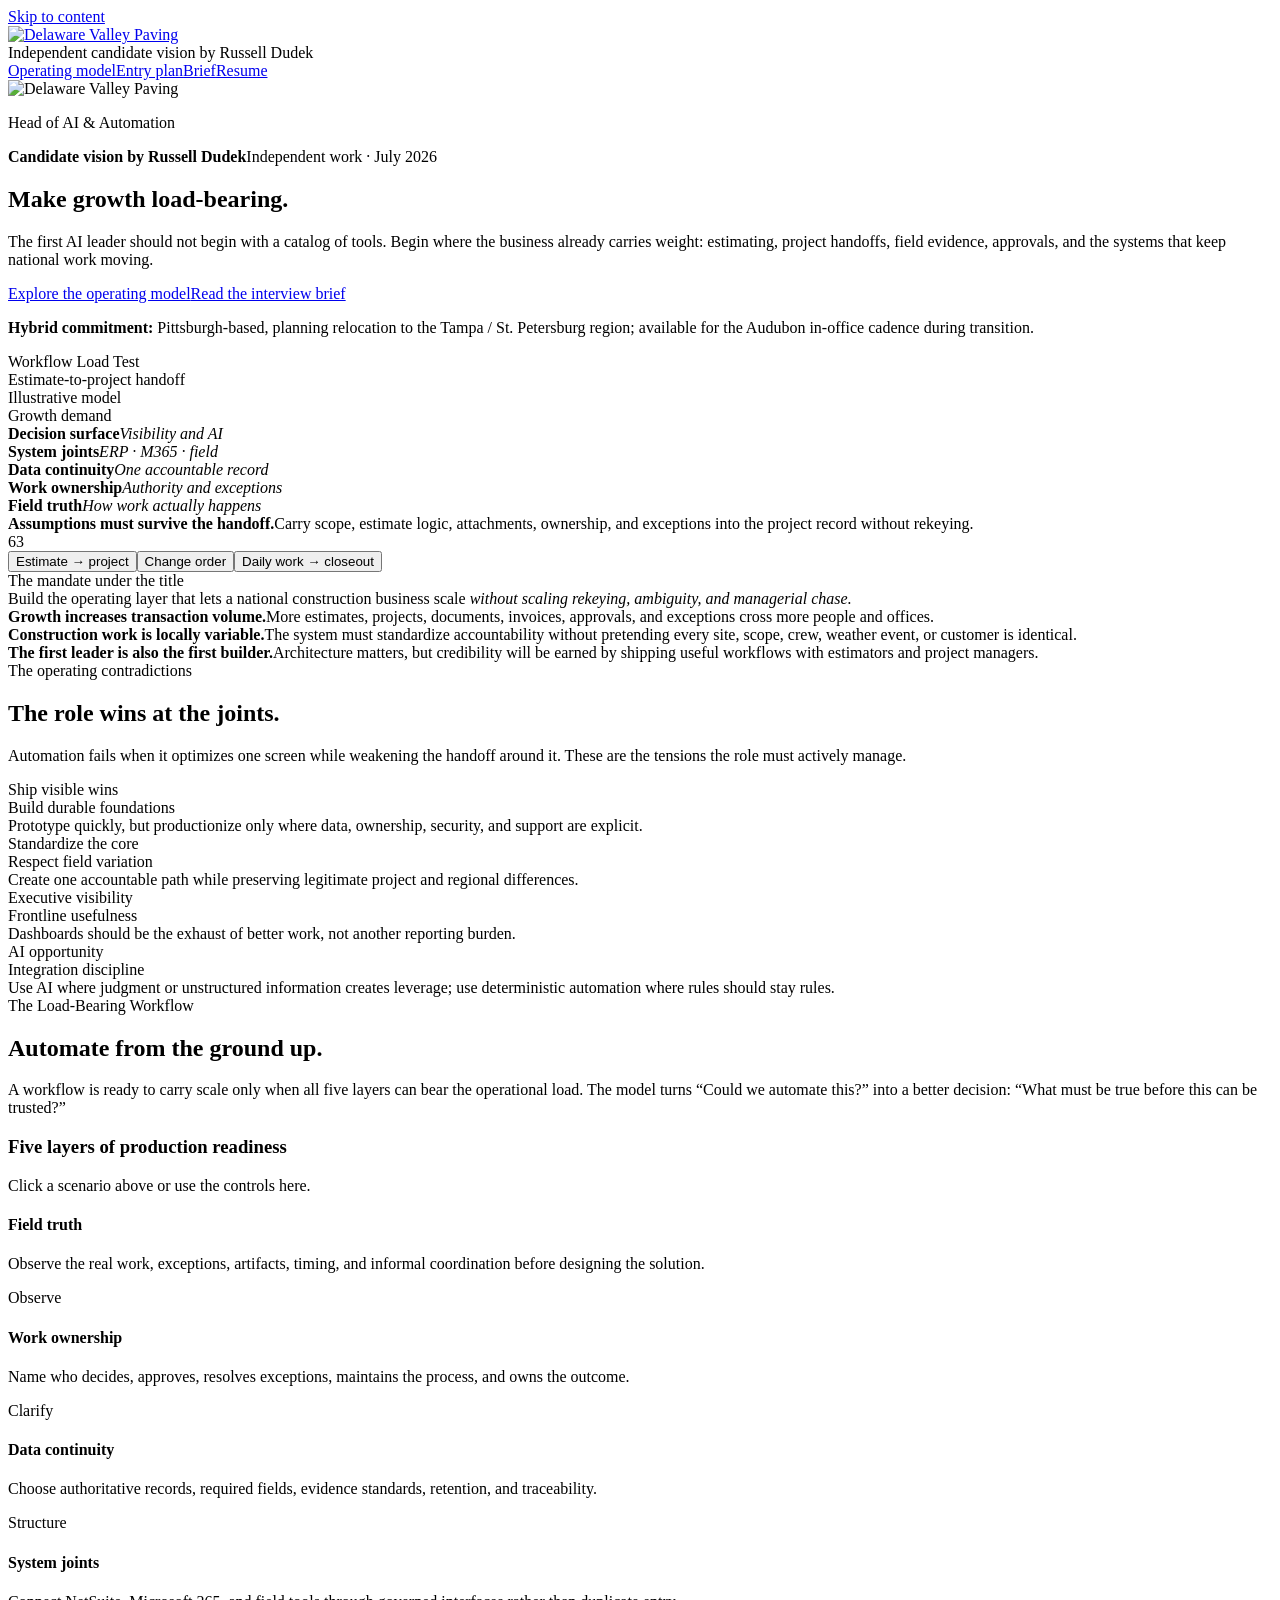
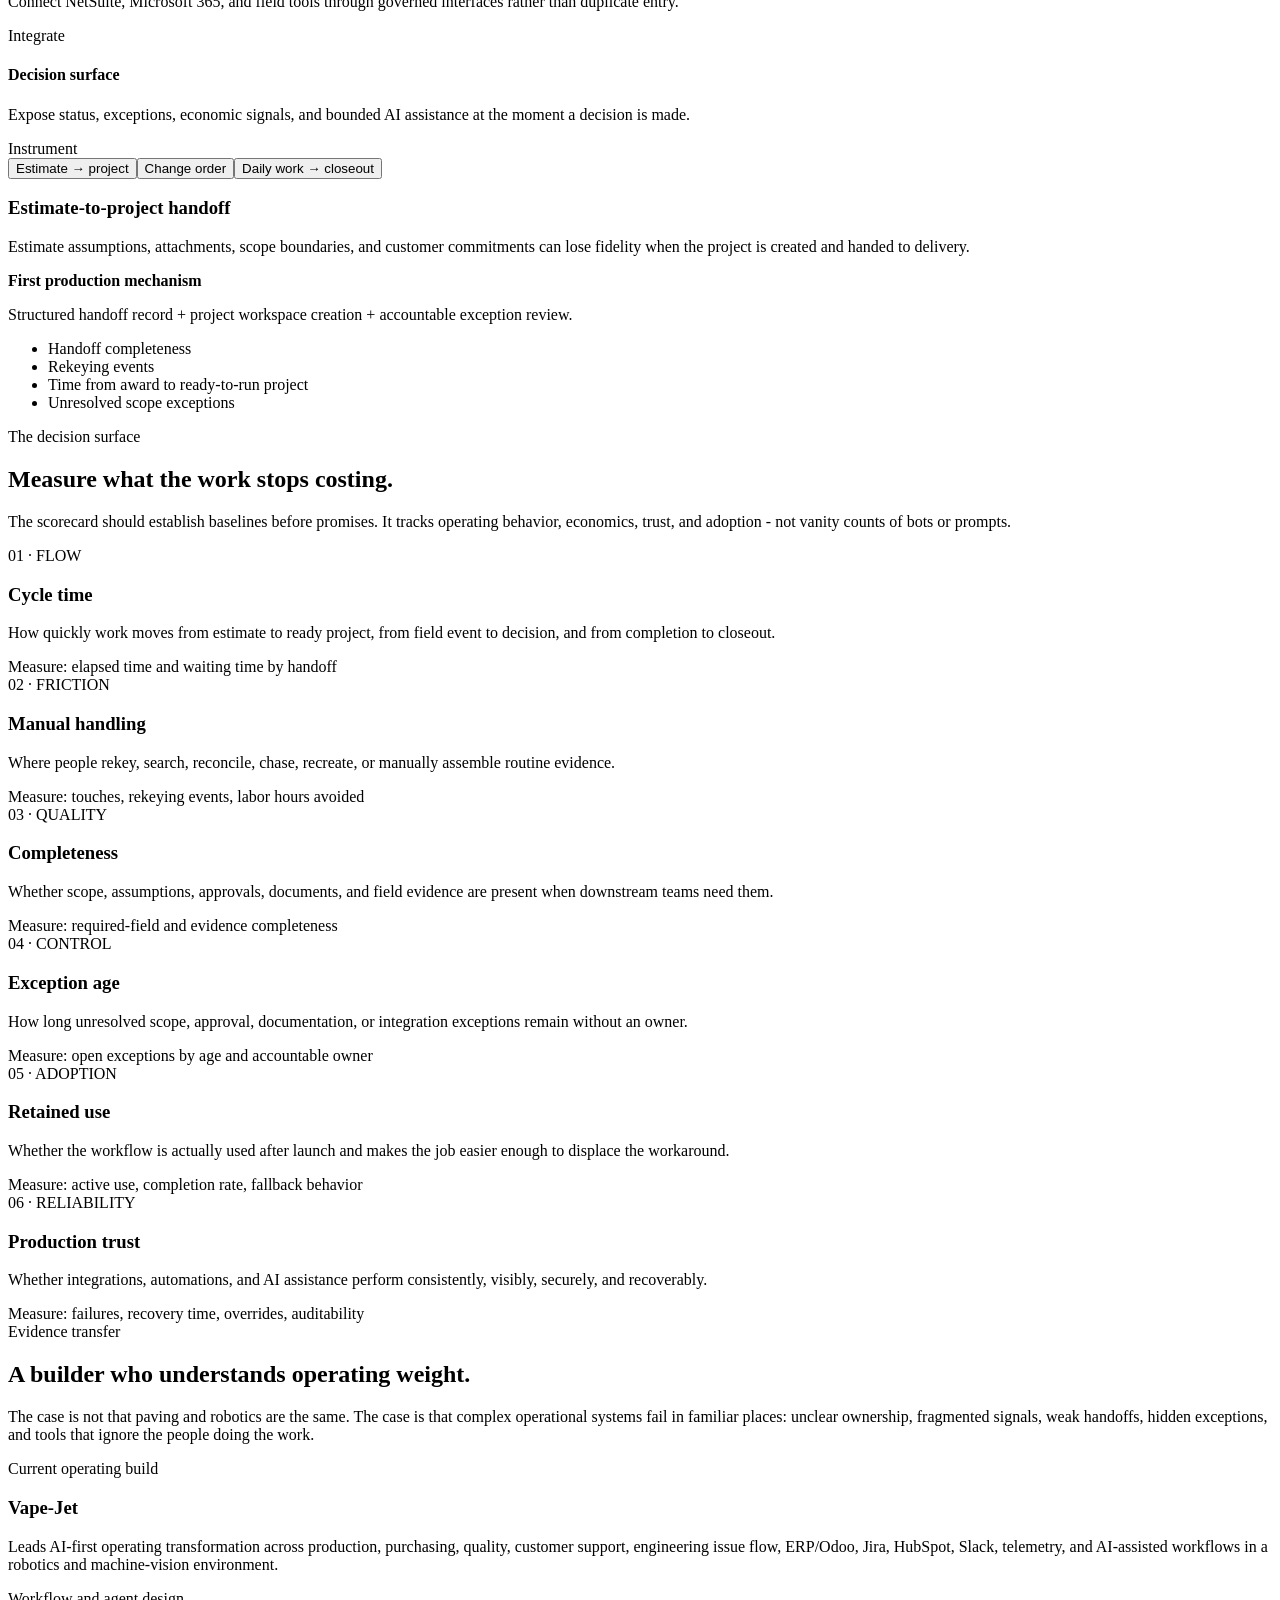
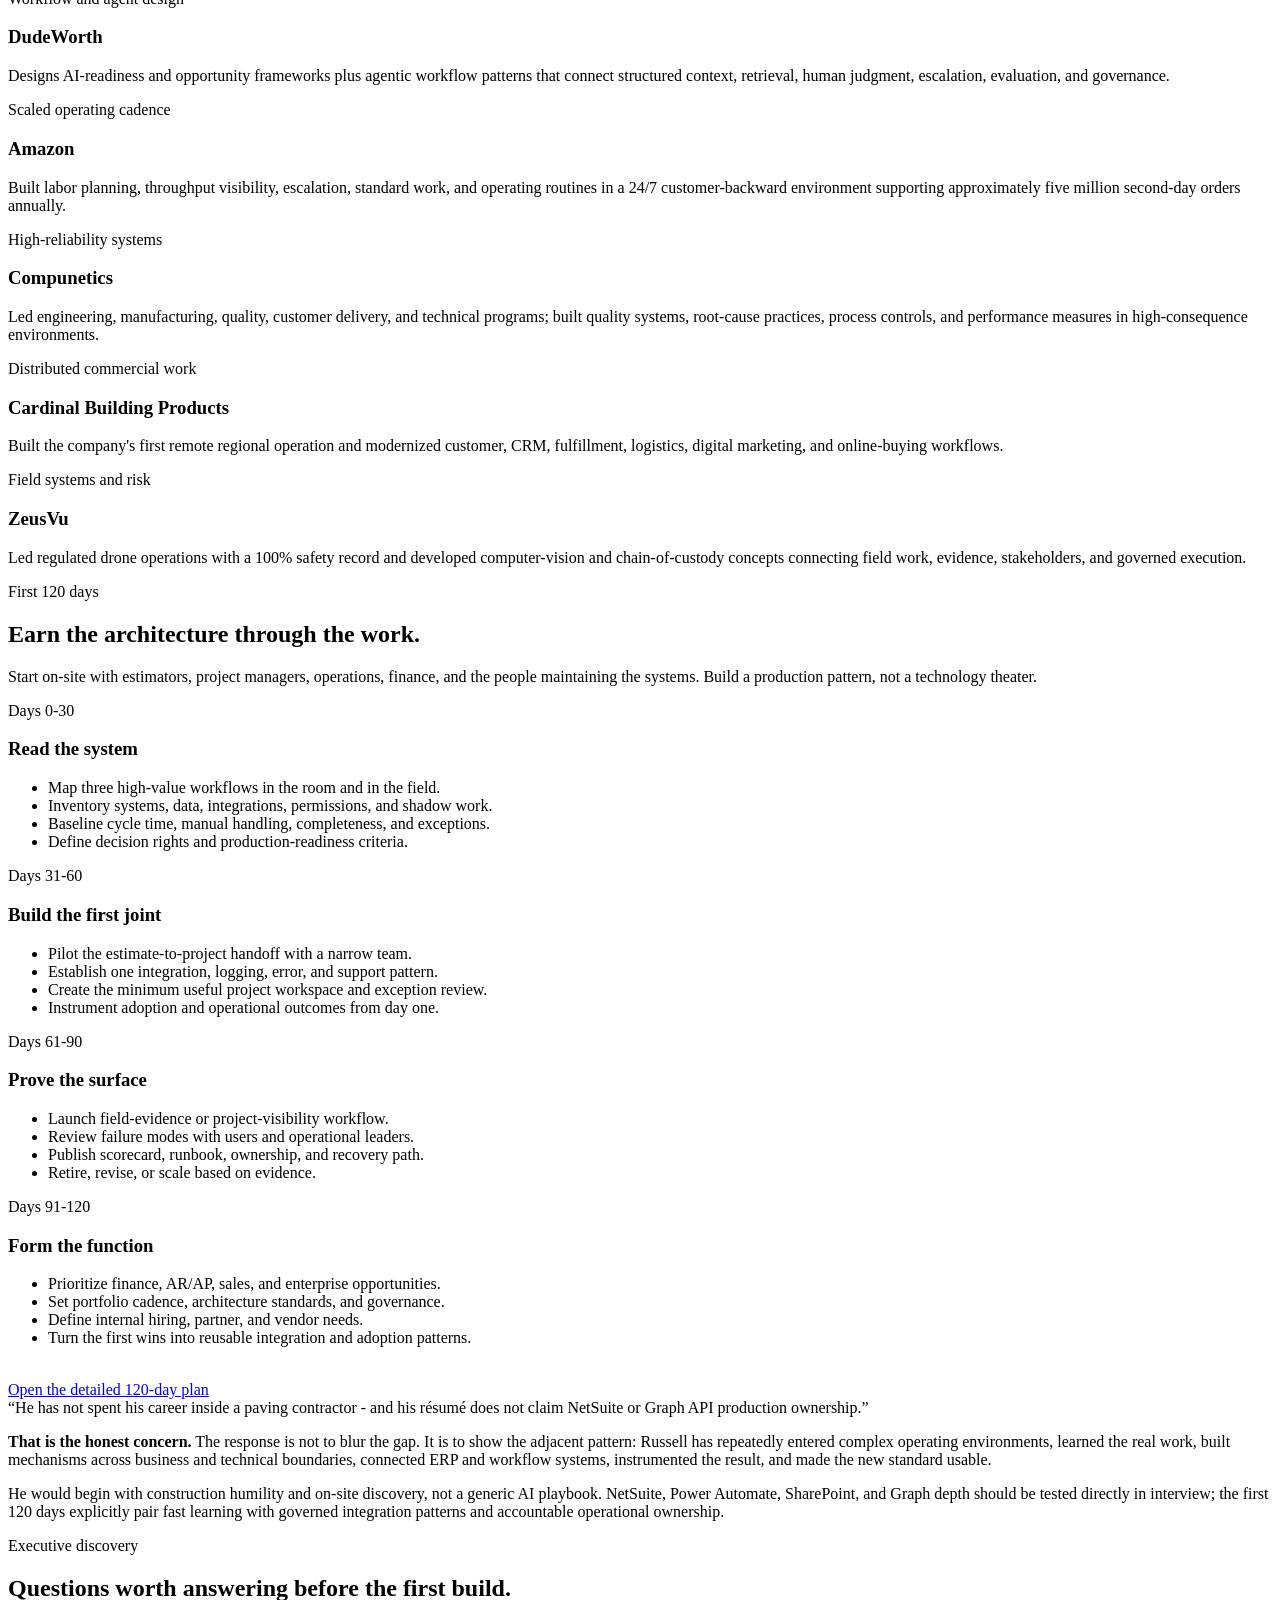
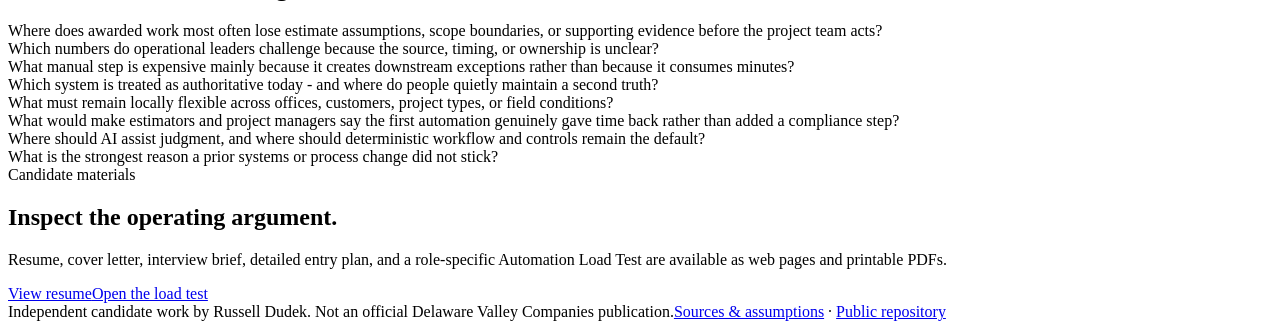
==== index.html @ adcff2a9 "Add candidate vision experience" ====
<!doctype html><html lang="en"><head><meta charset="utf-8"><meta name="viewport" content="width=device-width,initial-scale=1"><title>Russell Dudek | Head of AI &amp; Automation Candidate Vision</title><meta name="description" content="Independent candidate vision for Delaware Valley Companies' Head of AI & Automation role: a load-bearing operating layer for estimating, project delivery, field evidence, ERP, and Microsoft 365 workflows."><link rel="stylesheet" href="styles.css"><link rel="icon" href="assets/candidate-roadmark.svg" type="image/svg+xml"></head><body><a class="skip-link" href="#main">Skip to content</a><nav class="site-nav" aria-label="Primary"><div class="nav-inner"><a href="index.html"><img class="nav-logo" src="assets/brand/dvp-logo.png" alt="Delaware Valley Paving"></a><div class="nav-kicker">Independent candidate vision by Russell Dudek</div><div class="nav-links"><a href="index.html#model">Operating model</a><a href="120-day-plan.html">Entry plan</a><a href="interview-brief.html">Brief</a><a class="nav-cta" href="resume.html">Resume</a></div></div></nav><main id="main"><section class="hero"><div class="hero-grid"><div><div class="employer-lockup"><img src="assets/brand/dvp-logo.png" alt="Delaware Valley Paving"><div class="employer-lockup-text"><p class="eyebrow">Head of AI &amp; Automation</p><strong>Candidate vision by Russell Dudek</strong><span>Independent work · July 2026</span></div></div><h1>Make growth <span>load-bearing.</span></h1><p class="hero-lede">The first AI leader should not begin with a catalog of tools. Begin where the business already carries weight: estimating, project handoffs, field evidence, approvals, and the systems that keep national work moving.</p><div class="hero-actions"><a class="button primary" href="#model">Explore the operating model</a><a class="button secondary" href="interview-brief.html">Read the interview brief</a></div><p class="location-note"><b>Hybrid commitment:</b> Pittsburgh-based, planning relocation to the Tampa / St. Petersburg region; available for the Audubon in-office cadence during transition.</p></div><div class="load-rig" aria-label="Interactive load-bearing workflow visualization"><div class="rig-header"><div><div class="rig-title">Workflow Load Test</div><div class="rig-status" id="rigStatus">Estimate-to-project handoff</div></div><span class="rig-status">Illustrative model</span></div><div class="road-window"><span class="sky-label">Growth demand</span><div class="roller" aria-hidden="true"><span class="roller-cab"></span><span class="roller-body"></span><span class="roller-drum"></span><span class="roller-wheel"></span></div><div class="road-surface"></div><div class="lane-line"></div><div class="layer layer-1" data-layer="decision"><b>Decision surface</b><em>Visibility and AI</em><span class="health"></span></div><div class="layer layer-2" data-layer="system"><b>System joints</b><em>ERP · M365 · field</em><span class="health"></span></div><div class="layer layer-3" data-layer="data"><b>Data continuity</b><em>One accountable record</em><span class="health"></span></div><div class="layer layer-4" data-layer="owner"><b>Work ownership</b><em>Authority and exceptions</em><span class="health"></span></div><div class="layer layer-5" data-layer="truth"><b>Field truth</b><em>How work actually happens</em><span class="health"></span></div><span class="void v1"></span><span class="void v2"></span><span class="void v3"></span><span class="void v4"></span><div class="aggregate"></div></div><div class="rig-readout"><div><strong id="rigHeadline">Assumptions must survive the handoff.</strong><span id="rigDetail">Carry scope, estimate logic, attachments, ownership, and exceptions into the project record without rekeying.</span></div><div class="load-score" id="loadScore">63</div></div><div class="scenario-buttons" role="group" aria-label="Workflow scenarios"><button type="button" data-scenario="handoff" aria-pressed="true">Estimate → project</button><button type="button" data-scenario="change">Change order</button><button type="button" data-scenario="closeout">Daily work → closeout</button></div></div></div></section>
<section class="section blueprint" id="mandate"><div class="section-inner"><div class="section-label">The mandate under the title</div><div class="mandate-grid"><div class="mandate-statement">Build the operating layer that lets a national construction business scale <em>without scaling rekeying, ambiguity, and managerial chase.</em></div><div class="pressure-rail"><div class="pressure"><b>Growth increases transaction volume.</b><span>More estimates, projects, documents, invoices, approvals, and exceptions cross more people and offices.</span></div><div class="pressure"><b>Construction work is locally variable.</b><span>The system must standardize accountability without pretending every site, scope, crew, weather event, or customer is identical.</span></div><div class="pressure"><b>The first leader is also the first builder.</b><span>Architecture matters, but credibility will be earned by shipping useful workflows with estimators and project managers.</span></div></div></div></div></section>
<section class="section dark"><div class="section-inner"><div class="section-intro"><div class="section-label">The operating contradictions</div><h2>The role wins at the joints.</h2><p>Automation fails when it optimizes one screen while weakening the handoff around it. These are the tensions the role must actively manage.</p></div><div class="tension-field"><div class="tension"><div class="tension-side">Ship visible wins</div><div class="tension-joint"></div><div class="tension-side">Build durable foundations</div><div class="tension-note">Prototype quickly, but productionize only where data, ownership, security, and support are explicit.</div></div><div class="tension"><div class="tension-side">Standardize the core</div><div class="tension-joint"></div><div class="tension-side">Respect field variation</div><div class="tension-note">Create one accountable path while preserving legitimate project and regional differences.</div></div><div class="tension"><div class="tension-side">Executive visibility</div><div class="tension-joint"></div><div class="tension-side">Frontline usefulness</div><div class="tension-note">Dashboards should be the exhaust of better work, not another reporting burden.</div></div><div class="tension"><div class="tension-side">AI opportunity</div><div class="tension-joint"></div><div class="tension-side">Integration discipline</div><div class="tension-note">Use AI where judgment or unstructured information creates leverage; use deterministic automation where rules should stay rules.</div></div></div></div></section>
<section class="section" id="model"><div class="section-inner"><div class="section-intro"><div class="section-label">The Load-Bearing Workflow</div><h2>Automate from the ground up.</h2><p>A workflow is ready to carry scale only when all five layers can bear the operational load. The model turns “Could we automate this?” into a better decision: “What must be true before this can be trusted?”</p></div><div class="system-shell"><div class="layer-stack" id="layerStack"><div class="stack-head"><h3>Five layers of production readiness</h3><span>Click a scenario above or use the controls here.</span></div><div class="stack-layer" data-index="01" data-layer-card="truth"><div><h4>Field truth</h4><p>Observe the real work, exceptions, artifacts, timing, and informal coordination before designing the solution.</p></div><span class="layer-decision">Observe</span></div><div class="stack-layer" data-index="02" data-layer-card="owner"><div><h4>Work ownership</h4><p>Name who decides, approves, resolves exceptions, maintains the process, and owns the outcome.</p></div><span class="layer-decision">Clarify</span></div><div class="stack-layer" data-index="03" data-layer-card="data"><div><h4>Data continuity</h4><p>Choose authoritative records, required fields, evidence standards, retention, and traceability.</p></div><span class="layer-decision">Structure</span></div><div class="stack-layer" data-index="04" data-layer-card="system"><div><h4>System joints</h4><p>Connect NetSuite, Microsoft 365, and field tools through governed interfaces rather than duplicate entry.</p></div><span class="layer-decision">Integrate</span></div><div class="stack-layer" data-index="05" data-layer-card="decision"><div><h4>Decision surface</h4><p>Expose status, exceptions, economic signals, and bounded AI assistance at the moment a decision is made.</p></div><span class="layer-decision">Instrument</span></div></div><aside class="scenario-panel"><div class="scenario-buttons" role="group" aria-label="Operating model scenario"><button type="button" data-scenario="handoff" aria-pressed="true">Estimate → project</button><button type="button" data-scenario="change">Change order</button><button type="button" data-scenario="closeout">Daily work → closeout</button></div><h3 id="scenarioTitle">Estimate-to-project handoff</h3><p class="scenario-problem" id="scenarioProblem">Estimate assumptions, attachments, scope boundaries, and customer commitments can lose fidelity when the project is created and handed to delivery.</p><div class="scenario-route"><strong>First production mechanism</strong><p id="scenarioMechanism">Structured handoff record + project workspace creation + accountable exception review.</p></div><ul class="scenario-metrics" id="scenarioMetrics"><li>Handoff completeness</li><li>Rekeying events</li><li>Time from award to ready-to-run project</li><li>Unresolved scope exceptions</li></ul></aside></div></div></section>
<section class="section blueprint"><div class="section-inner"><div class="section-intro"><div class="section-label">The decision surface</div><h2>Measure what the work stops costing.</h2><p>The scorecard should establish baselines before promises. It tracks operating behavior, economics, trust, and adoption - not vanity counts of bots or prompts.</p></div><div class="scorecard"><div class="metric"><span class="metric-no">01 · FLOW</span><h3>Cycle time</h3><p>How quickly work moves from estimate to ready project, from field event to decision, and from completion to closeout.</p><span class="measure">Measure: elapsed time and waiting time by handoff</span></div><div class="metric"><span class="metric-no">02 · FRICTION</span><h3>Manual handling</h3><p>Where people rekey, search, reconcile, chase, recreate, or manually assemble routine evidence.</p><span class="measure">Measure: touches, rekeying events, labor hours avoided</span></div><div class="metric"><span class="metric-no">03 · QUALITY</span><h3>Completeness</h3><p>Whether scope, assumptions, approvals, documents, and field evidence are present when downstream teams need them.</p><span class="measure">Measure: required-field and evidence completeness</span></div><div class="metric"><span class="metric-no">04 · CONTROL</span><h3>Exception age</h3><p>How long unresolved scope, approval, documentation, or integration exceptions remain without an owner.</p><span class="measure">Measure: open exceptions by age and accountable owner</span></div><div class="metric"><span class="metric-no">05 · ADOPTION</span><h3>Retained use</h3><p>Whether the workflow is actually used after launch and makes the job easier enough to displace the workaround.</p><span class="measure">Measure: active use, completion rate, fallback behavior</span></div><div class="metric"><span class="metric-no">06 · RELIABILITY</span><h3>Production trust</h3><p>Whether integrations, automations, and AI assistance perform consistently, visibly, securely, and recoverably.</p><span class="measure">Measure: failures, recovery time, overrides, auditability</span></div></div></div></section>
<section class="section dark"><div class="section-inner"><div class="section-intro"><div class="section-label">Evidence transfer</div><h2>A builder who understands operating weight.</h2><p>The case is not that paving and robotics are the same. The case is that complex operational systems fail in familiar places: unclear ownership, fragmented signals, weak handoffs, hidden exceptions, and tools that ignore the people doing the work.</p></div><div class="evidence-road"><div class="evidence-item"><div class="proof-tag">Current operating build</div><h3>Vape-Jet</h3><p>Leads AI-first operating transformation across production, purchasing, quality, customer support, engineering issue flow, ERP/Odoo, Jira, HubSpot, Slack, telemetry, and AI-assisted workflows in a robotics and machine-vision environment.</p></div><div class="evidence-item"><div class="proof-tag">Workflow and agent design</div><h3>DudeWorth</h3><p>Designs AI-readiness and opportunity frameworks plus agentic workflow patterns that connect structured context, retrieval, human judgment, escalation, evaluation, and governance.</p></div><div class="evidence-item"><div class="proof-tag">Scaled operating cadence</div><h3>Amazon</h3><p>Built labor planning, throughput visibility, escalation, standard work, and operating routines in a 24/7 customer-backward environment supporting approximately five million second-day orders annually.</p></div><div class="evidence-item"><div class="proof-tag">High-reliability systems</div><h3>Compunetics</h3><p>Led engineering, manufacturing, quality, customer delivery, and technical programs; built quality systems, root-cause practices, process controls, and performance measures in high-consequence environments.</p></div><div class="evidence-item"><div class="proof-tag">Distributed commercial work</div><h3>Cardinal Building Products</h3><p>Built the company's first remote regional operation and modernized customer, CRM, fulfillment, logistics, digital marketing, and online-buying workflows.</p></div><div class="evidence-item"><div class="proof-tag">Field systems and risk</div><h3>ZeusVu</h3><p>Led regulated drone operations with a 100% safety record and developed computer-vision and chain-of-custody concepts connecting field work, evidence, stakeholders, and governed execution.</p></div></div></div></section>
<section class="section" id="plan"><div class="section-inner"><div class="section-intro"><div class="section-label">First 120 days</div><h2>Earn the architecture through the work.</h2><p>Start on-site with estimators, project managers, operations, finance, and the people maintaining the systems. Build a production pattern, not a technology theater.</p></div><div class="timeline"><div class="phase"><span class="days">Days 0-30</span><h3>Read the system</h3><ul><li>Map three high-value workflows in the room and in the field.</li><li>Inventory systems, data, integrations, permissions, and shadow work.</li><li>Baseline cycle time, manual handling, completeness, and exceptions.</li><li>Define decision rights and production-readiness criteria.</li></ul></div><div class="phase"><span class="days">Days 31-60</span><h3>Build the first joint</h3><ul><li>Pilot the estimate-to-project handoff with a narrow team.</li><li>Establish one integration, logging, error, and support pattern.</li><li>Create the minimum useful project workspace and exception review.</li><li>Instrument adoption and operational outcomes from day one.</li></ul></div><div class="phase"><span class="days">Days 61-90</span><h3>Prove the surface</h3><ul><li>Launch field-evidence or project-visibility workflow.</li><li>Review failure modes with users and operational leaders.</li><li>Publish scorecard, runbook, ownership, and recovery path.</li><li>Retire, revise, or scale based on evidence.</li></ul></div><div class="phase"><span class="days">Days 91-120</span><h3>Form the function</h3><ul><li>Prioritize finance, AR/AP, sales, and enterprise opportunities.</li><li>Set portfolio cadence, architecture standards, and governance.</li><li>Define internal hiring, partner, and vendor needs.</li><li>Turn the first wins into reusable integration and adoption patterns.</li></ul></div></div><div style="margin-top:34px"><a class="button dark" href="120-day-plan.html">Open the detailed 120-day plan</a></div></div></section>
<section class="section dark"><div class="section-inner"><div class="objection"><div class="objection-q">“He has not spent his career inside a paving contractor - and his résumé does not claim NetSuite or Graph API production ownership.”</div><div class="objection-a"><p><strong>That is the honest concern.</strong> The response is not to blur the gap. It is to show the adjacent pattern: Russell has repeatedly entered complex operating environments, learned the real work, built mechanisms across business and technical boundaries, connected ERP and workflow systems, instrumented the result, and made the new standard usable.</p><p>He would begin with construction humility and on-site discovery, not a generic AI playbook. NetSuite, Power Automate, SharePoint, and Graph depth should be tested directly in interview; the first 120 days explicitly pair fast learning with governed integration patterns and accountable operational ownership.</p></div></div></div></section>
<section class="section blueprint"><div class="section-inner"><div class="section-intro"><div class="section-label">Executive discovery</div><h2>Questions worth answering before the first build.</h2></div><div class="question-roadmap"><div class="exec-question">Where does awarded work most often lose estimate assumptions, scope boundaries, or supporting evidence before the project team acts?</div><div class="exec-question">Which numbers do operational leaders challenge because the source, timing, or ownership is unclear?</div><div class="exec-question">What manual step is expensive mainly because it creates downstream exceptions rather than because it consumes minutes?</div><div class="exec-question">Which system is treated as authoritative today - and where do people quietly maintain a second truth?</div><div class="exec-question">What must remain locally flexible across offices, customers, project types, or field conditions?</div><div class="exec-question">What would make estimators and project managers say the first automation genuinely gave time back rather than added a compliance step?</div><div class="exec-question">Where should AI assist judgment, and where should deterministic workflow and controls remain the default?</div><div class="exec-question">What is the strongest reason a prior systems or process change did not stick?</div></div></div></section>
<section class="section red"><div class="section-inner final-cta"><div><div class="section-label">Candidate materials</div><h2>Inspect the operating argument.</h2><p>Resume, cover letter, interview brief, detailed entry plan, and a role-specific Automation Load Test are available as web pages and printable PDFs.</p></div><div class="hero-actions"><a class="button light" href="resume.html">View resume</a><a class="button secondary" href="automation-load-test.html">Open the load test</a></div></div></section></main><footer class="footer"><div class="footer-inner"><span>Independent candidate work by Russell Dudek. Not an official Delaware Valley Companies publication.</span><span><a href="sources.html">Sources &amp; assumptions</a> · <a href="https://github.com/russelldudek/delawarepaving">Public repository</a></span></div></footer><script src="app.js"></script></body></html>
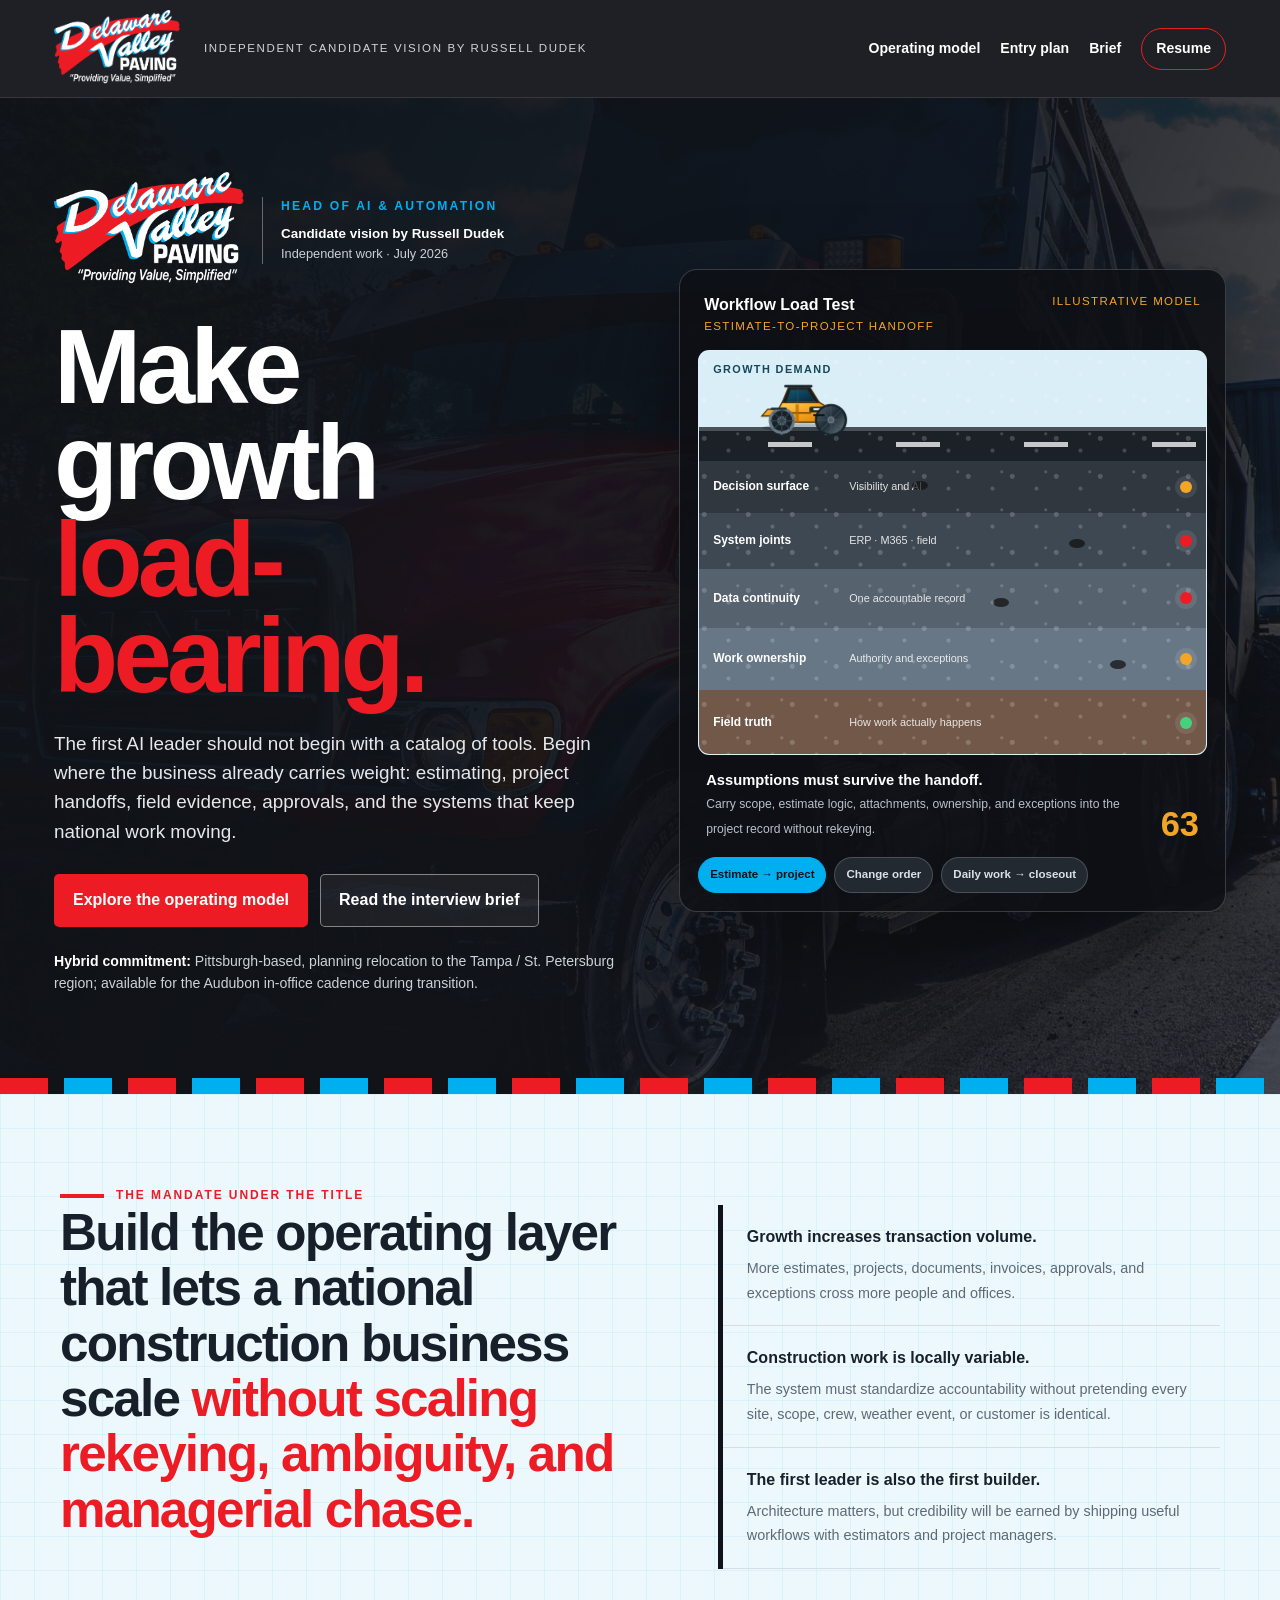
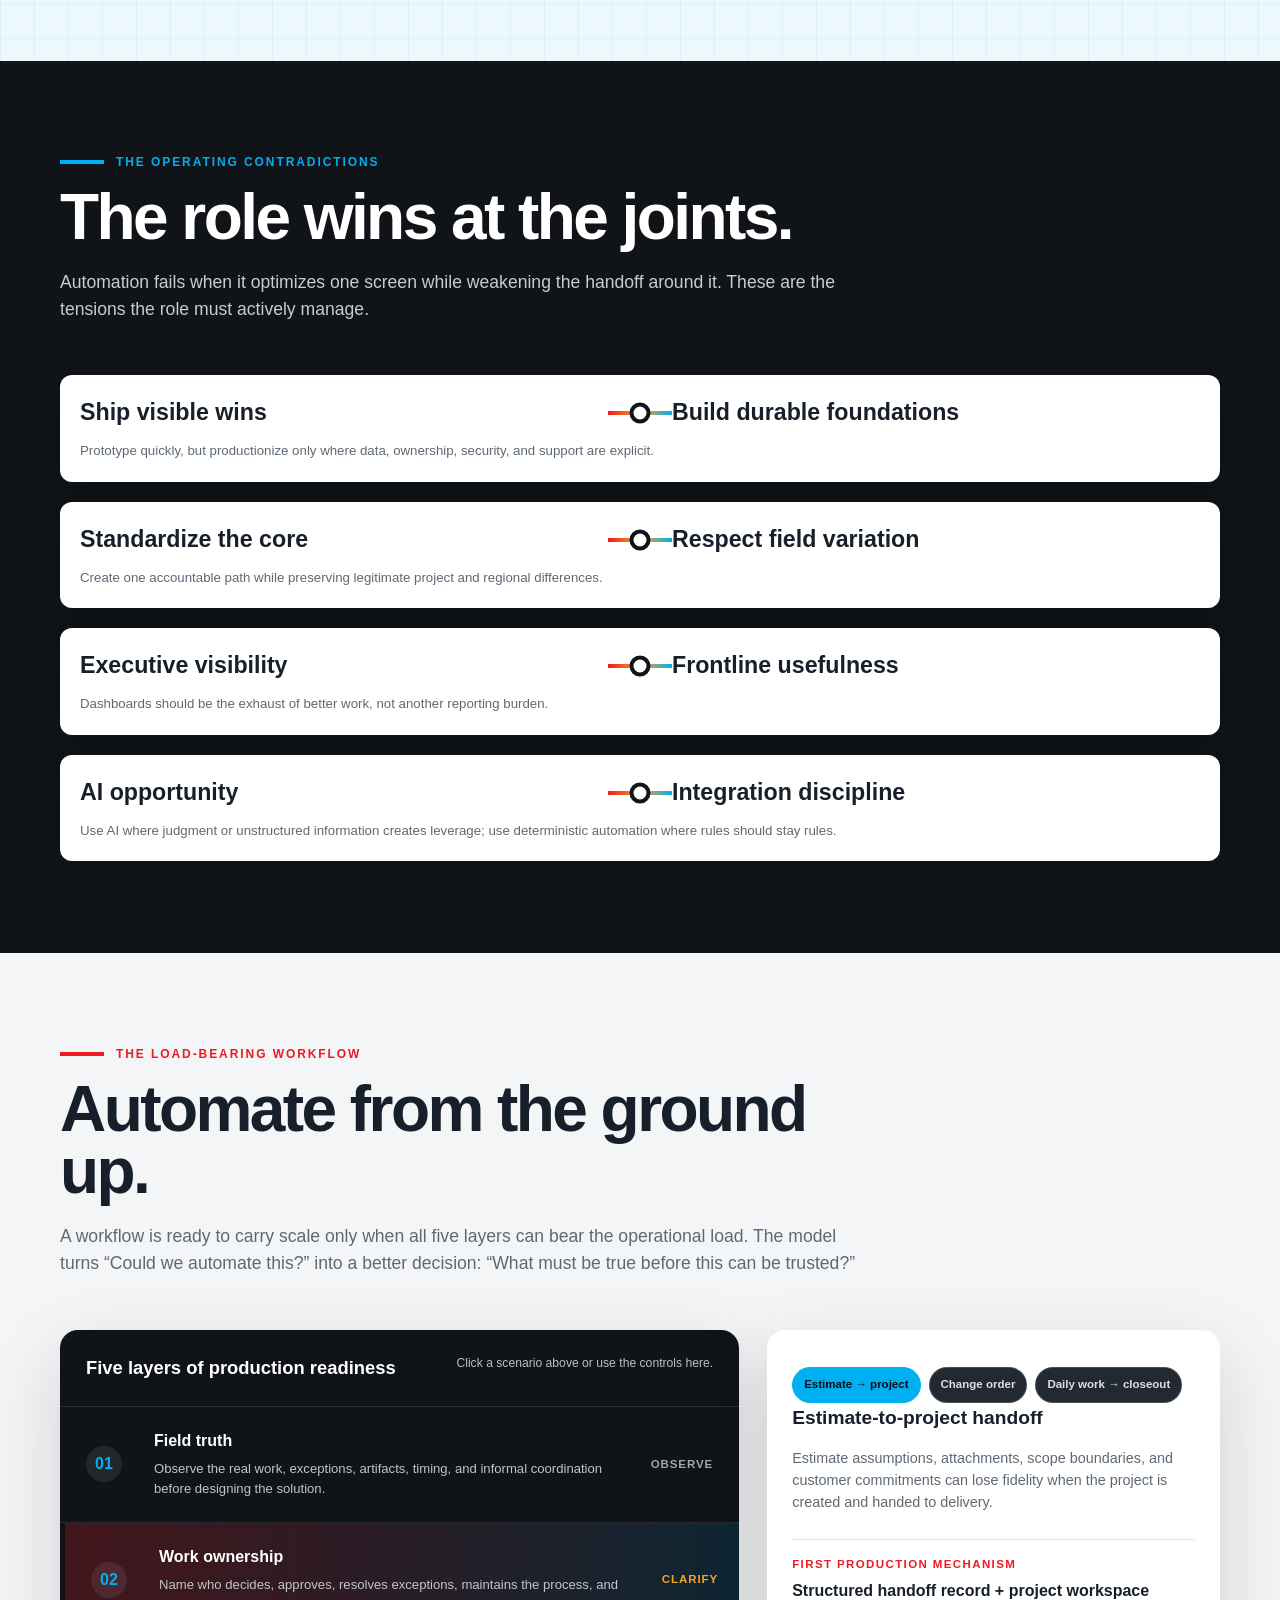
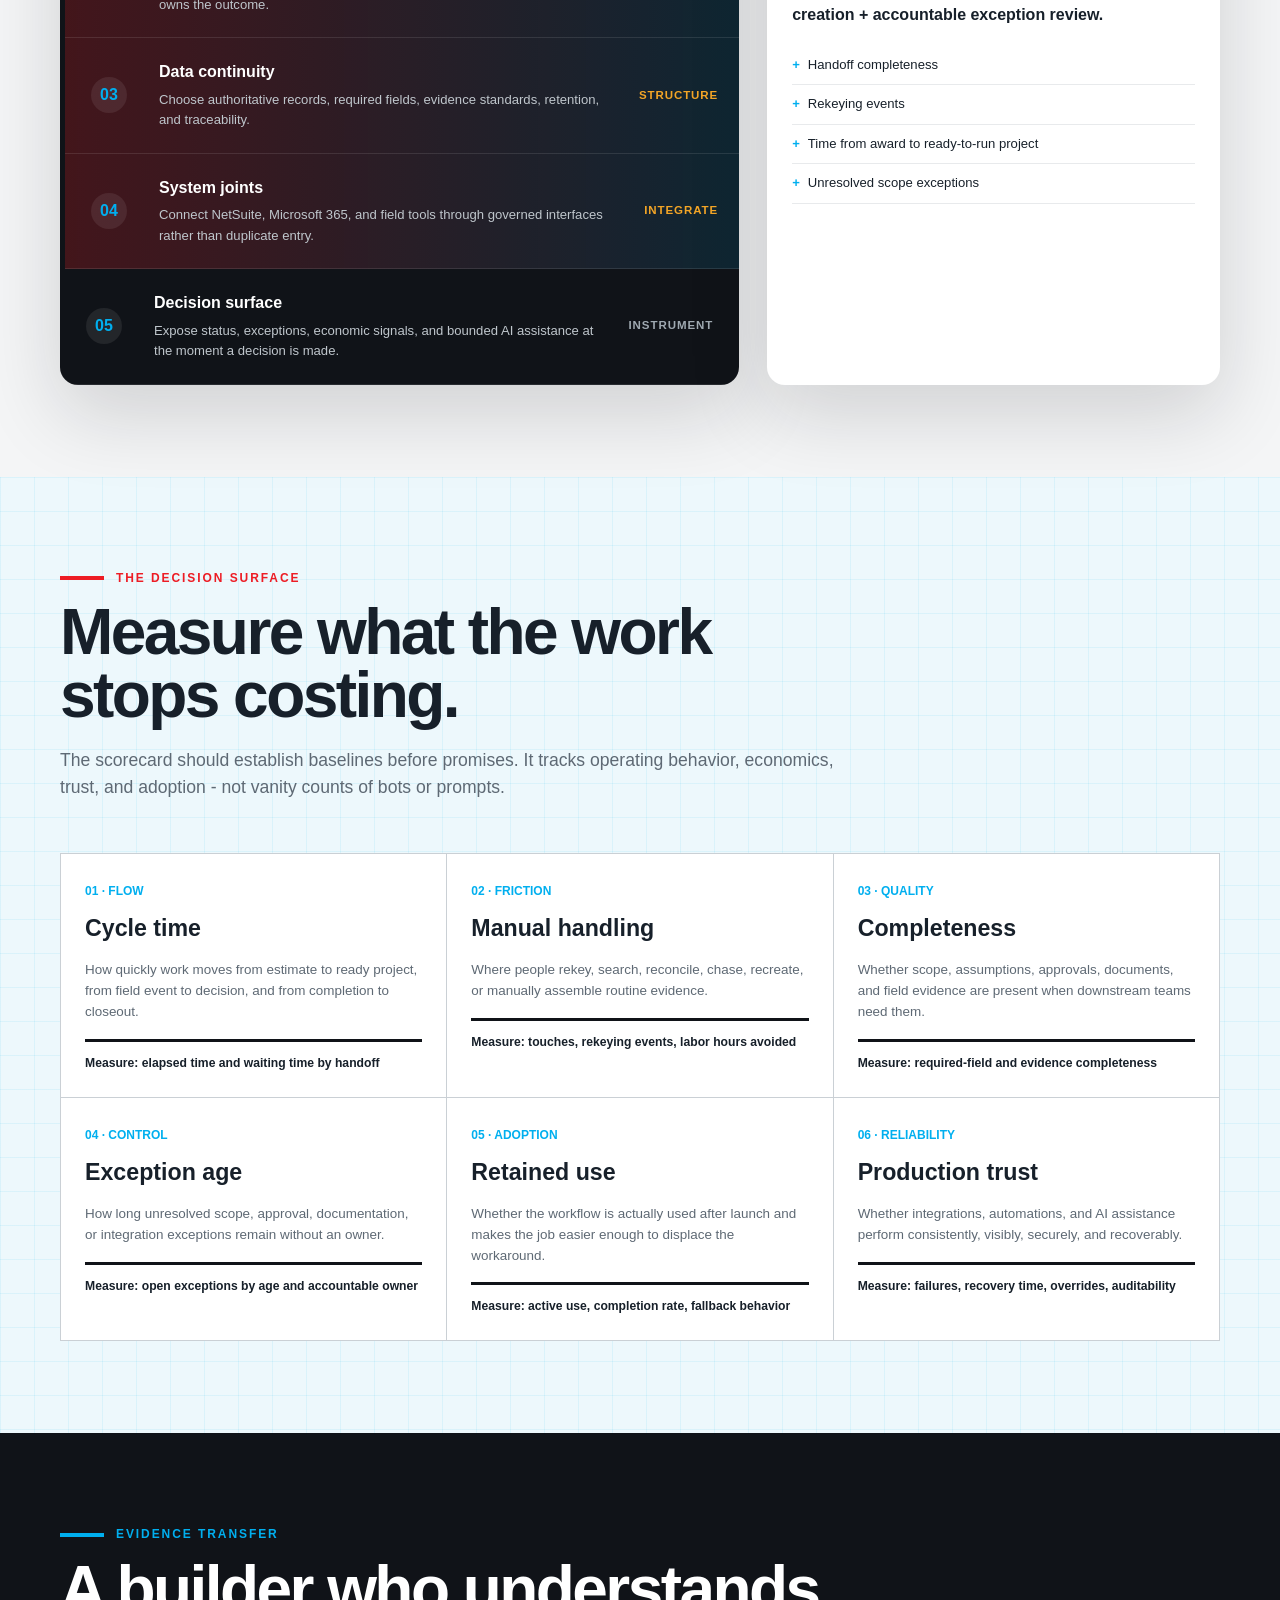
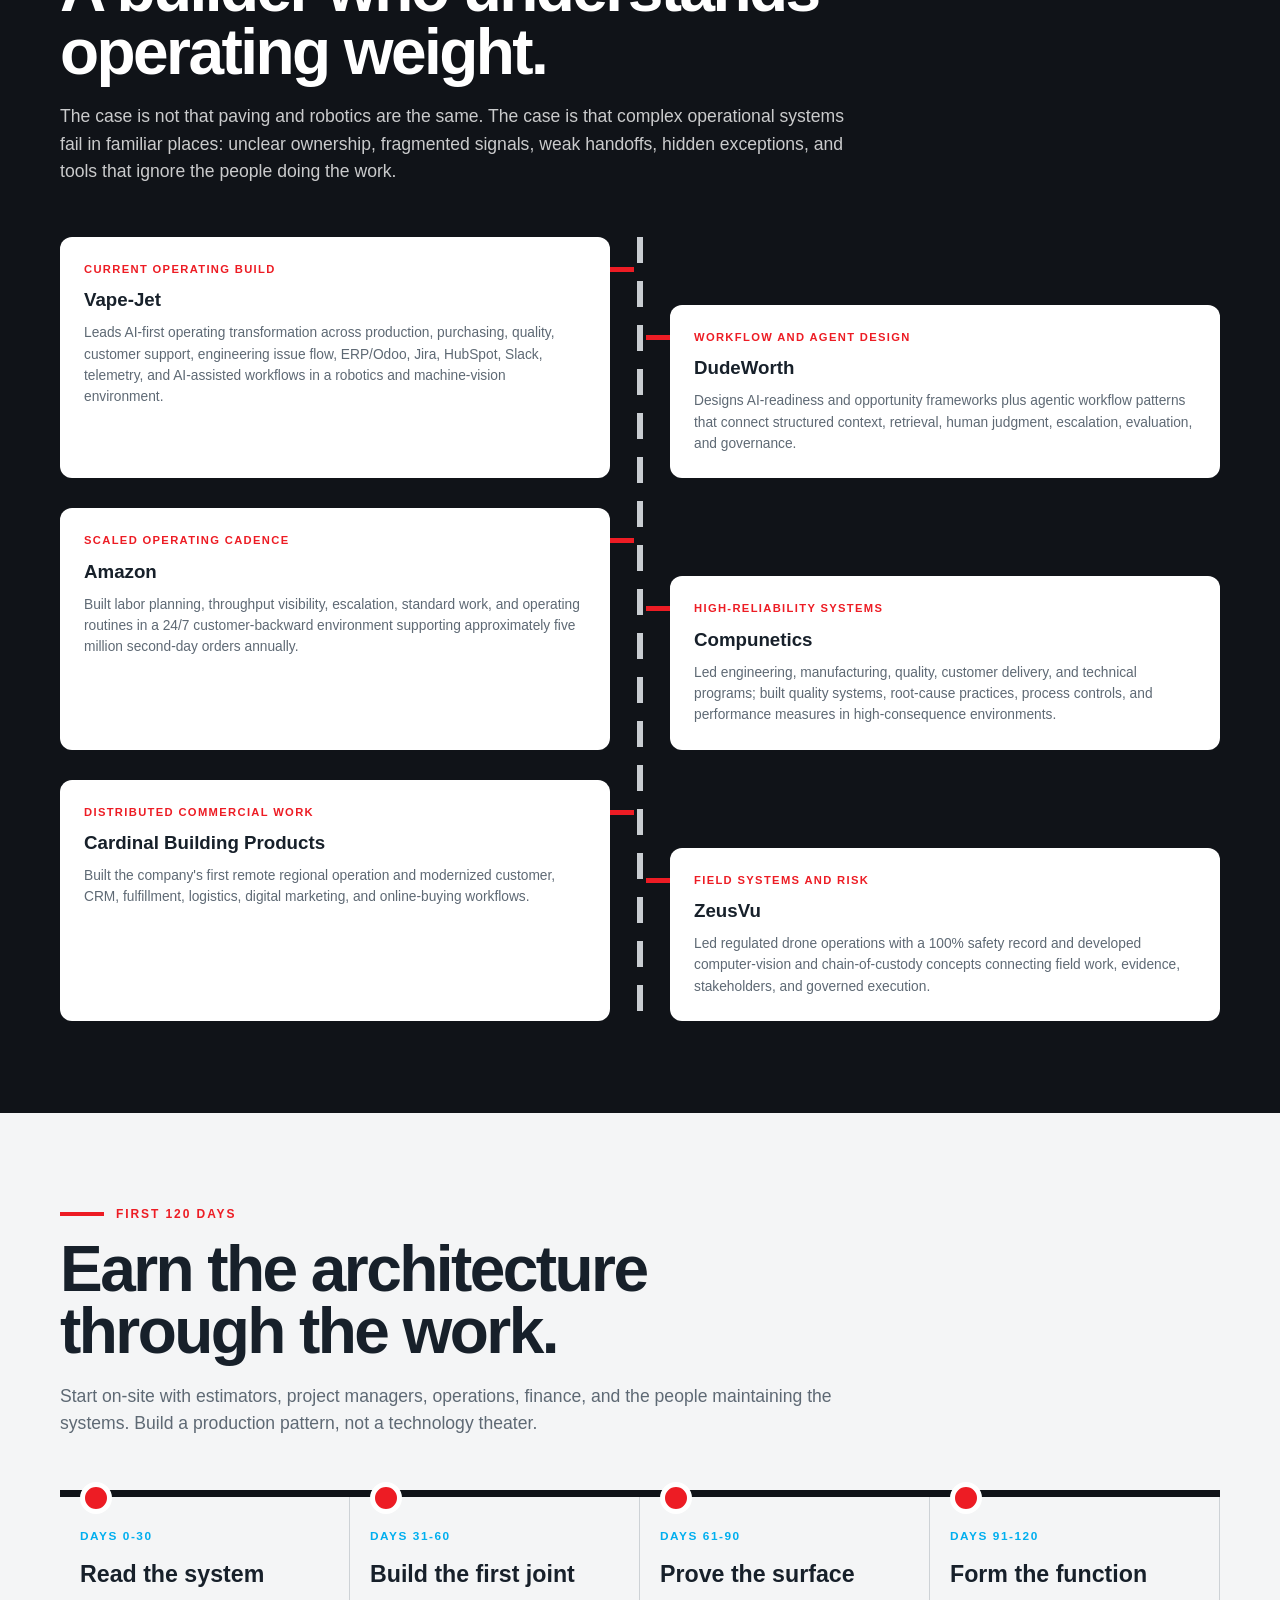
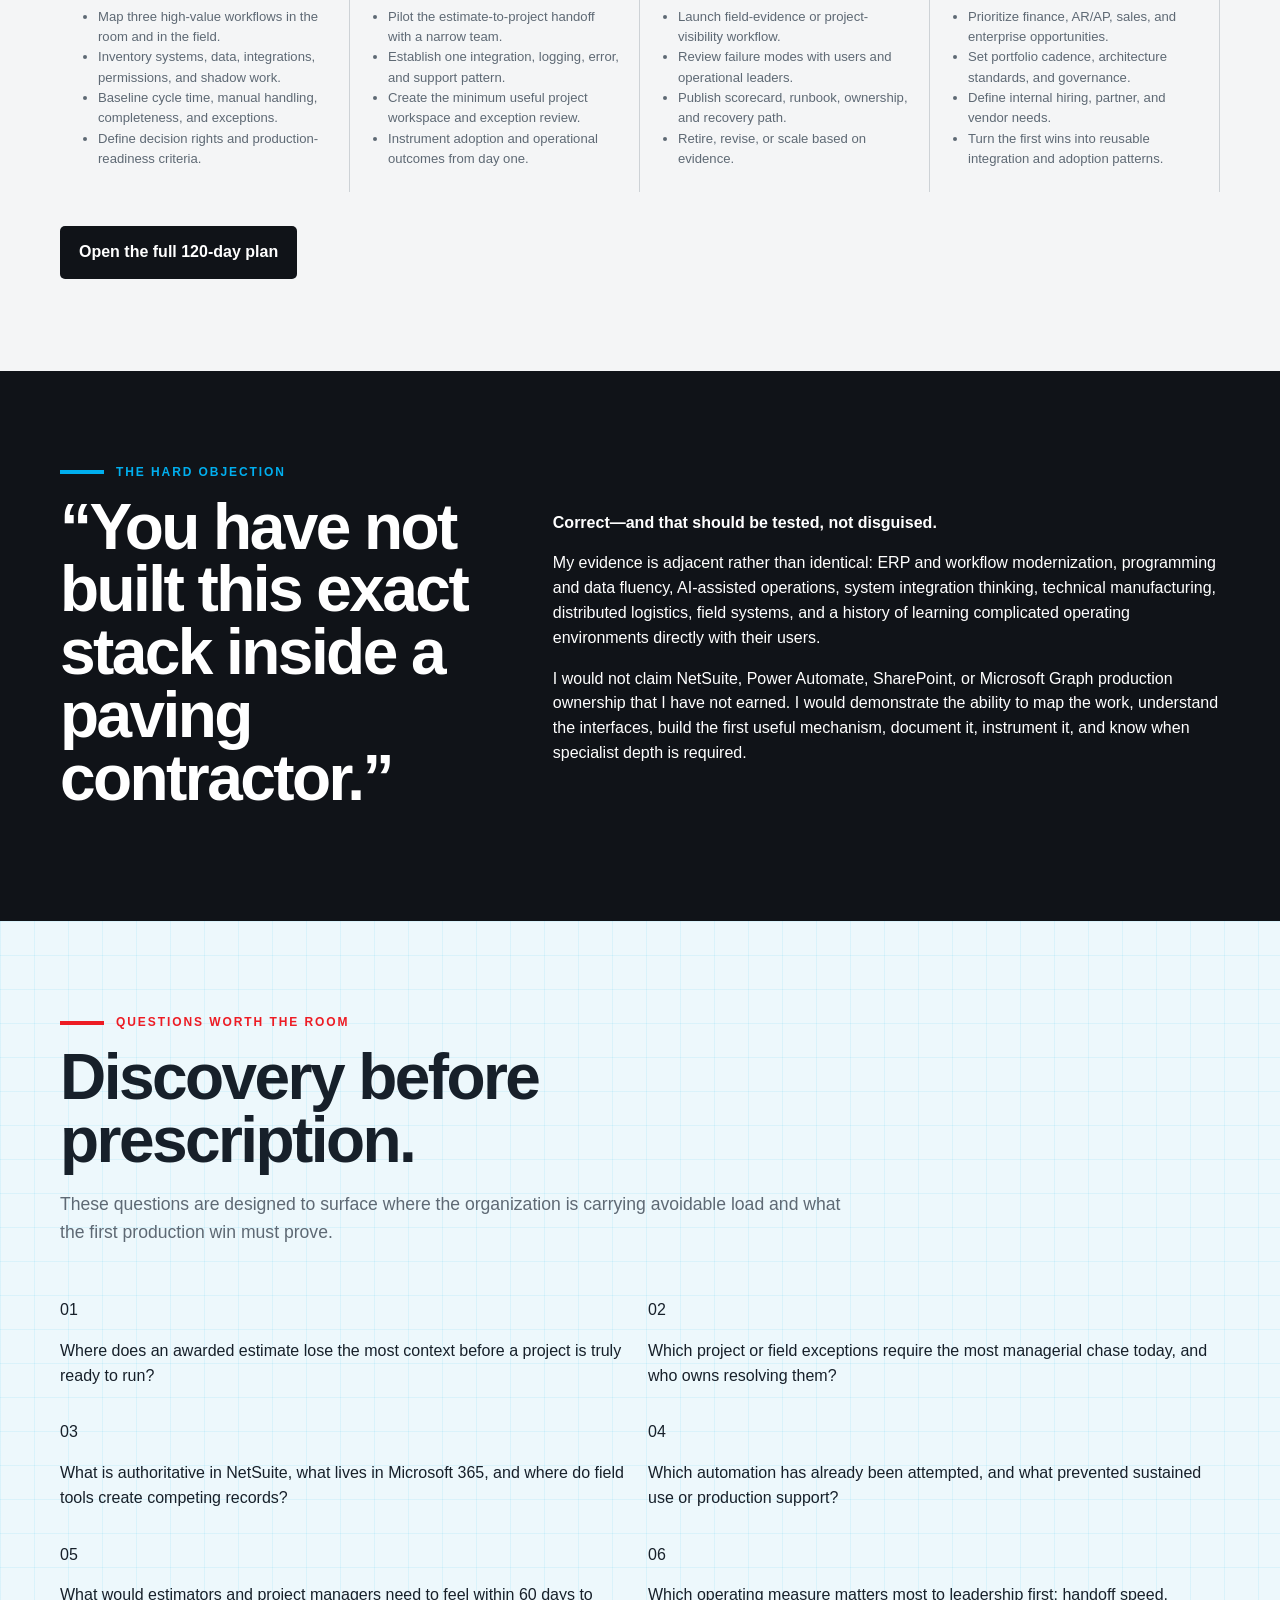
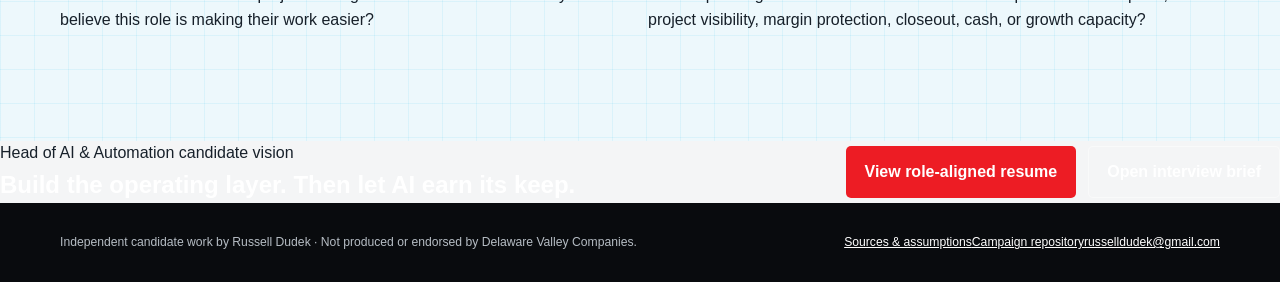
==== commit 15426c1b: "Replace workflow roller with approved artwork" ====
--- a/index.html
+++ b/index.html
@@ -1,10 +1,10 @@
-<!doctype html><html lang="en"><head><meta charset="utf-8"><meta name="viewport" content="width=device-width,initial-scale=1"><title>Russell Dudek | Head of AI &amp; Automation Candidate Vision</title><meta name="description" content="Independent candidate vision for Delaware Valley Companies' Head of AI & Automation role: a load-bearing operating layer for estimating, project delivery, field evidence, ERP, and Microsoft 365 workflows."><link rel="stylesheet" href="styles.css"><link rel="icon" href="assets/candidate-roadmark.svg" type="image/svg+xml"></head><body><a class="skip-link" href="#main">Skip to content</a><nav class="site-nav" aria-label="Primary"><div class="nav-inner"><a href="index.html"><img class="nav-logo" src="assets/brand/dvp-logo.png" alt="Delaware Valley Paving"></a><div class="nav-kicker">Independent candidate vision by Russell Dudek</div><div class="nav-links"><a href="index.html#model">Operating model</a><a href="120-day-plan.html">Entry plan</a><a href="interview-brief.html">Brief</a><a class="nav-cta" href="resume.html">Resume</a></div></div></nav><main id="main"><section class="hero"><div class="hero-grid"><div><div class="employer-lockup"><img src="assets/brand/dvp-logo.png" alt="Delaware Valley Paving"><div class="employer-lockup-text"><p class="eyebrow">Head of AI &amp; Automation</p><strong>Candidate vision by Russell Dudek</strong><span>Independent work · July 2026</span></div></div><h1>Make growth <span>load-bearing.</span></h1><p class="hero-lede">The first AI leader should not begin with a catalog of tools. Begin where the business already carries weight: estimating, project handoffs, field evidence, approvals, and the systems that keep national work moving.</p><div class="hero-actions"><a class="button primary" href="#model">Explore the operating model</a><a class="button secondary" href="interview-brief.html">Read the interview brief</a></div><p class="location-note"><b>Hybrid commitment:</b> Pittsburgh-based, planning relocation to the Tampa / St. Petersburg region; available for the Audubon in-office cadence during transition.</p></div><div class="load-rig" aria-label="Interactive load-bearing workflow visualization"><div class="rig-header"><div><div class="rig-title">Workflow Load Test</div><div class="rig-status" id="rigStatus">Estimate-to-project handoff</div></div><span class="rig-status">Illustrative model</span></div><div class="road-window"><span class="sky-label">Growth demand</span><div class="roller" aria-hidden="true"><span class="roller-cab"></span><span class="roller-body"></span><span class="roller-drum"></span><span class="roller-wheel"></span></div><div class="road-surface"></div><div class="lane-line"></div><div class="layer layer-1" data-layer="decision"><b>Decision surface</b><em>Visibility and AI</em><span class="health"></span></div><div class="layer layer-2" data-layer="system"><b>System joints</b><em>ERP · M365 · field</em><span class="health"></span></div><div class="layer layer-3" data-layer="data"><b>Data continuity</b><em>One accountable record</em><span class="health"></span></div><div class="layer layer-4" data-layer="owner"><b>Work ownership</b><em>Authority and exceptions</em><span class="health"></span></div><div class="layer layer-5" data-layer="truth"><b>Field truth</b><em>How work actually happens</em><span class="health"></span></div><span class="void v1"></span><span class="void v2"></span><span class="void v3"></span><span class="void v4"></span><div class="aggregate"></div></div><div class="rig-readout"><div><strong id="rigHeadline">Assumptions must survive the handoff.</strong><span id="rigDetail">Carry scope, estimate logic, attachments, ownership, and exceptions into the project record without rekeying.</span></div><div class="load-score" id="loadScore">63</div></div><div class="scenario-buttons" role="group" aria-label="Workflow scenarios"><button type="button" data-scenario="handoff" aria-pressed="true">Estimate → project</button><button type="button" data-scenario="change">Change order</button><button type="button" data-scenario="closeout">Daily work → closeout</button></div></div></div></section>
+<!doctype html><html lang="en"><head><meta charset="utf-8"><meta name="viewport" content="width=device-width,initial-scale=1"><title>Russell Dudek | Head of AI &amp; Automation Candidate Vision</title><meta name="description" content="Independent candidate vision for Delaware Valley Companies' Head of AI & Automation role: a load-bearing operating layer for estimating, project delivery, field evidence, ERP, and Microsoft 365 workflows."><link rel="stylesheet" href="styles.css"><link rel="icon" href="assets/candidate-roadmark.svg" type="image/svg+xml"></head><body><a class="skip-link" href="#main">Skip to content</a><nav class="site-nav" aria-label="Primary"><div class="nav-inner"><a href="index.html"><img class="nav-logo" src="assets/brand/dvp-logo.png" alt="Delaware Valley Paving"></a><div class="nav-kicker">Independent candidate vision by Russell Dudek</div><div class="nav-links"><a href="index.html#model">Operating model</a><a href="120-day-plan.html">Entry plan</a><a href="interview-brief.html">Brief</a><a class="nav-cta" href="resume.html">Resume</a></div></div></nav><main id="main"><section class="hero"><div class="hero-grid"><div><div class="employer-lockup"><img src="assets/brand/dvp-logo.png" alt="Delaware Valley Paving"><div class="employer-lockup-text"><p class="eyebrow">Head of AI &amp; Automation</p><strong>Candidate vision by Russell Dudek</strong><span>Independent work · July 2026</span></div></div><h1>Make growth <span>load-bearing.</span></h1><p class="hero-lede">The first AI leader should not begin with a catalog of tools. Begin where the business already carries weight: estimating, project handoffs, field evidence, approvals, and the systems that keep national work moving.</p><div class="hero-actions"><a class="button primary" href="#model">Explore the operating model</a><a class="button secondary" href="interview-brief.html">Read the interview brief</a></div><p class="location-note"><b>Hybrid commitment:</b> Pittsburgh-based, planning relocation to the Tampa / St. Petersburg region; available for the Audubon in-office cadence during transition.</p></div><div class="load-rig" aria-label="Interactive load-bearing workflow visualization"><div class="rig-header"><div><div class="rig-title">Workflow Load Test</div><div class="rig-status" id="rigStatus">Estimate-to-project handoff</div></div><span class="rig-status">Illustrative model</span></div><div class="road-window"><span class="sky-label">Growth demand</span><div class="roller" id="roller" aria-hidden="true"><div class="roller-art"><svg viewBox="0 0 280 145" focusable="false" aria-hidden="true"><defs><linearGradient id="rollerYellow" x1="0" y1="0" x2="1" y2="1"><stop offset="0" stop-color="#ffd059"/><stop offset=".48" stop-color="#f5a623"/><stop offset="1" stop-color="#d97d00"/></linearGradient><linearGradient id="rollerGlass" x1="0" y1="0" x2="1" y2="1"><stop offset="0" stop-color="#135a77"/><stop offset="1" stop-color="#082738"/></linearGradient><linearGradient id="rollerDrum" x1="0" y1="0" x2="1" y2="1"><stop offset="0" stop-color="#586874"/><stop offset=".5" stop-color="#1e2b34"/><stop offset="1" stop-color="#71808b"/></linearGradient></defs><ellipse cx="145" cy="129" rx="104" ry="10" fill="rgba(3,10,15,.22)"/><path d="M92 64h94l31 19v32H84V78z" fill="url(#rollerYellow)" stroke="#492900" stroke-width="3"/><path d="M92 64 108 26h54l24 38z" fill="#101c24" stroke="#492900" stroke-width="3"/><path d="M113 31h43l18 31h-71z" fill="url(#rollerGlass)" stroke="#1e2f3a" stroke-width="3"/><path d="M132 30v33M106 63h72" stroke="#2f5366" stroke-width="2"/><path d="M100 23h66" stroke="#18242c" stroke-width="6" stroke-linecap="round"/><path d="M83 82H55l-15 17h43z" fill="url(#rollerYellow)" stroke="#492900" stroke-width="3"/><path d="M215 82h20l13 15v18h-31z" fill="#e29008" stroke="#492900" stroke-width="3"/><rect x="161" y="75" width="42" height="15" rx="4" fill="#0f202a" opacity=".9"/><rect x="171" y="79" width="18" height="5" rx="2" fill="#dcecf2"/><rect x="202" y="80" width="10" height="8" rx="2" fill="#f5f0d9"/><path d="M94 91h71" stroke="#7c4800" stroke-width="4"/><path d="M126 69h8v48h-8z" fill="#b56700" opacity=".7"/><g class="roller-rotor" id="rearWheel"><circle cx="91" cy="111" r="30" fill="#172129" stroke="#687985" stroke-width="7"/><circle cx="91" cy="111" r="12" fill="#586873"/><path d="M91 82v58M62 111h58M70 90l42 42M70 132l42-42" stroke="#34444e" stroke-width="3"/></g><g class="roller-rotor" id="frontDrum"><circle cx="216" cy="109" r="38" fill="url(#rollerDrum)" stroke="#18242c" stroke-width="6"/><circle cx="216" cy="109" r="9" fill="#81909a"/><path d="M216 73v72M180 109h72M190 83l52 52M190 135l52-52" stroke="#40505a" stroke-width="3" opacity=".75"/></g><path d="M65 80h36" stroke="#19242c" stroke-width="5" stroke-linecap="round"/><path d="M173 97h25" stroke="#0a151d" stroke-width="5" stroke-linecap="round"/></svg></div></div><div class="road-surface"></div><div class="lane-line"></div><div class="layer layer-1" data-layer="decision"><b>Decision surface</b><em>Visibility and AI</em><span class="health"></span></div><div class="layer layer-2" data-layer="system"><b>System joints</b><em>ERP · M365 · field</em><span class="health"></span></div><div class="layer layer-3" data-layer="data"><b>Data continuity</b><em>One accountable record</em><span class="health"></span></div><div class="layer layer-4" data-layer="owner"><b>Work ownership</b><em>Authority and exceptions</em><span class="health"></span></div><div class="layer layer-5" data-layer="truth"><b>Field truth</b><em>How work actually happens</em><span class="health"></span></div><span class="void v1"></span><span class="void v2"></span><span class="void v3"></span><span class="void v4"></span><div class="aggregate"></div></div><div class="rig-readout"><div><strong id="rigHeadline">Assumptions must survive the handoff.</strong><span id="rigDetail">Carry scope, estimate logic, attachments, ownership, and exceptions into the project record without rekeying.</span></div><div class="load-score" id="loadScore">63</div></div><div class="scenario-buttons" role="group" aria-label="Workflow scenarios"><button type="button" data-scenario="handoff" aria-pressed="true">Estimate → project</button><button type="button" data-scenario="change">Change order</button><button type="button" data-scenario="closeout">Daily work → closeout</button></div></div></div></section>
 <section class="section blueprint" id="mandate"><div class="section-inner"><div class="section-label">The mandate under the title</div><div class="mandate-grid"><div class="mandate-statement">Build the operating layer that lets a national construction business scale <em>without scaling rekeying, ambiguity, and managerial chase.</em></div><div class="pressure-rail"><div class="pressure"><b>Growth increases transaction volume.</b><span>More estimates, projects, documents, invoices, approvals, and exceptions cross more people and offices.</span></div><div class="pressure"><b>Construction work is locally variable.</b><span>The system must standardize accountability without pretending every site, scope, crew, weather event, or customer is identical.</span></div><div class="pressure"><b>The first leader is also the first builder.</b><span>Architecture matters, but credibility will be earned by shipping useful workflows with estimators and project managers.</span></div></div></div></div></section>
 <section class="section dark"><div class="section-inner"><div class="section-intro"><div class="section-label">The operating contradictions</div><h2>The role wins at the joints.</h2><p>Automation fails when it optimizes one screen while weakening the handoff around it. These are the tensions the role must actively manage.</p></div><div class="tension-field"><div class="tension"><div class="tension-side">Ship visible wins</div><div class="tension-joint"></div><div class="tension-side">Build durable foundations</div><div class="tension-note">Prototype quickly, but productionize only where data, ownership, security, and support are explicit.</div></div><div class="tension"><div class="tension-side">Standardize the core</div><div class="tension-joint"></div><div class="tension-side">Respect field variation</div><div class="tension-note">Create one accountable path while preserving legitimate project and regional differences.</div></div><div class="tension"><div class="tension-side">Executive visibility</div><div class="tension-joint"></div><div class="tension-side">Frontline usefulness</div><div class="tension-note">Dashboards should be the exhaust of better work, not another reporting burden.</div></div><div class="tension"><div class="tension-side">AI opportunity</div><div class="tension-joint"></div><div class="tension-side">Integration discipline</div><div class="tension-note">Use AI where judgment or unstructured information creates leverage; use deterministic automation where rules should stay rules.</div></div></div></div></section>
 <section class="section" id="model"><div class="section-inner"><div class="section-intro"><div class="section-label">The Load-Bearing Workflow</div><h2>Automate from the ground up.</h2><p>A workflow is ready to carry scale only when all five layers can bear the operational load. The model turns “Could we automate this?” into a better decision: “What must be true before this can be trusted?”</p></div><div class="system-shell"><div class="layer-stack" id="layerStack"><div class="stack-head"><h3>Five layers of production readiness</h3><span>Click a scenario above or use the controls here.</span></div><div class="stack-layer" data-index="01" data-layer-card="truth"><div><h4>Field truth</h4><p>Observe the real work, exceptions, artifacts, timing, and informal coordination before designing the solution.</p></div><span class="layer-decision">Observe</span></div><div class="stack-layer" data-index="02" data-layer-card="owner"><div><h4>Work ownership</h4><p>Name who decides, approves, resolves exceptions, maintains the process, and owns the outcome.</p></div><span class="layer-decision">Clarify</span></div><div class="stack-layer" data-index="03" data-layer-card="data"><div><h4>Data continuity</h4><p>Choose authoritative records, required fields, evidence standards, retention, and traceability.</p></div><span class="layer-decision">Structure</span></div><div class="stack-layer" data-index="04" data-layer-card="system"><div><h4>System joints</h4><p>Connect NetSuite, Microsoft 365, and field tools through governed interfaces rather than duplicate entry.</p></div><span class="layer-decision">Integrate</span></div><div class="stack-layer" data-index="05" data-layer-card="decision"><div><h4>Decision surface</h4><p>Expose status, exceptions, economic signals, and bounded AI assistance at the moment a decision is made.</p></div><span class="layer-decision">Instrument</span></div></div><aside class="scenario-panel"><div class="scenario-buttons" role="group" aria-label="Operating model scenario"><button type="button" data-scenario="handoff" aria-pressed="true">Estimate → project</button><button type="button" data-scenario="change">Change order</button><button type="button" data-scenario="closeout">Daily work → closeout</button></div><h3 id="scenarioTitle">Estimate-to-project handoff</h3><p class="scenario-problem" id="scenarioProblem">Estimate assumptions, attachments, scope boundaries, and customer commitments can lose fidelity when the project is created and handed to delivery.</p><div class="scenario-route"><strong>First production mechanism</strong><p id="scenarioMechanism">Structured handoff record + project workspace creation + accountable exception review.</p></div><ul class="scenario-metrics" id="scenarioMetrics"><li>Handoff completeness</li><li>Rekeying events</li><li>Time from award to ready-to-run project</li><li>Unresolved scope exceptions</li></ul></aside></div></div></section>
 <section class="section blueprint"><div class="section-inner"><div class="section-intro"><div class="section-label">The decision surface</div><h2>Measure what the work stops costing.</h2><p>The scorecard should establish baselines before promises. It tracks operating behavior, economics, trust, and adoption - not vanity counts of bots or prompts.</p></div><div class="scorecard"><div class="metric"><span class="metric-no">01 · FLOW</span><h3>Cycle time</h3><p>How quickly work moves from estimate to ready project, from field event to decision, and from completion to closeout.</p><span class="measure">Measure: elapsed time and waiting time by handoff</span></div><div class="metric"><span class="metric-no">02 · FRICTION</span><h3>Manual handling</h3><p>Where people rekey, search, reconcile, chase, recreate, or manually assemble routine evidence.</p><span class="measure">Measure: touches, rekeying events, labor hours avoided</span></div><div class="metric"><span class="metric-no">03 · QUALITY</span><h3>Completeness</h3><p>Whether scope, assumptions, approvals, documents, and field evidence are present when downstream teams need them.</p><span class="measure">Measure: required-field and evidence completeness</span></div><div class="metric"><span class="metric-no">04 · CONTROL</span><h3>Exception age</h3><p>How long unresolved scope, approval, documentation, or integration exceptions remain without an owner.</p><span class="measure">Measure: open exceptions by age and accountable owner</span></div><div class="metric"><span class="metric-no">05 · ADOPTION</span><h3>Retained use</h3><p>Whether the workflow is actually used after launch and makes the job easier enough to displace the workaround.</p><span class="measure">Measure: active use, completion rate, fallback behavior</span></div><div class="metric"><span class="metric-no">06 · RELIABILITY</span><h3>Production trust</h3><p>Whether integrations, automations, and AI assistance perform consistently, visibly, securely, and recoverably.</p><span class="measure">Measure: failures, recovery time, overrides, auditability</span></div></div></div></section>
 <section class="section dark"><div class="section-inner"><div class="section-intro"><div class="section-label">Evidence transfer</div><h2>A builder who understands operating weight.</h2><p>The case is not that paving and robotics are the same. The case is that complex operational systems fail in familiar places: unclear ownership, fragmented signals, weak handoffs, hidden exceptions, and tools that ignore the people doing the work.</p></div><div class="evidence-road"><div class="evidence-item"><div class="proof-tag">Current operating build</div><h3>Vape-Jet</h3><p>Leads AI-first operating transformation across production, purchasing, quality, customer support, engineering issue flow, ERP/Odoo, Jira, HubSpot, Slack, telemetry, and AI-assisted workflows in a robotics and machine-vision environment.</p></div><div class="evidence-item"><div class="proof-tag">Workflow and agent design</div><h3>DudeWorth</h3><p>Designs AI-readiness and opportunity frameworks plus agentic workflow patterns that connect structured context, retrieval, human judgment, escalation, evaluation, and governance.</p></div><div class="evidence-item"><div class="proof-tag">Scaled operating cadence</div><h3>Amazon</h3><p>Built labor planning, throughput visibility, escalation, standard work, and operating routines in a 24/7 customer-backward environment supporting approximately five million second-day orders annually.</p></div><div class="evidence-item"><div class="proof-tag">High-reliability systems</div><h3>Compunetics</h3><p>Led engineering, manufacturing, quality, customer delivery, and technical programs; built quality systems, root-cause practices, process controls, and performance measures in high-consequence environments.</p></div><div class="evidence-item"><div class="proof-tag">Distributed commercial work</div><h3>Cardinal Building Products</h3><p>Built the company's first remote regional operation and modernized customer, CRM, fulfillment, logistics, digital marketing, and online-buying workflows.</p></div><div class="evidence-item"><div class="proof-tag">Field systems and risk</div><h3>ZeusVu</h3><p>Led regulated drone operations with a 100% safety record and developed computer-vision and chain-of-custody concepts connecting field work, evidence, stakeholders, and governed execution.</p></div></div></div></section>
-<section class="section" id="plan"><div class="section-inner"><div class="section-intro"><div class="section-label">First 120 days</div><h2>Earn the architecture through the work.</h2><p>Start on-site with estimators, project managers, operations, finance, and the people maintaining the systems. Build a production pattern, not a technology theater.</p></div><div class="timeline"><div class="phase"><span class="days">Days 0-30</span><h3>Read the system</h3><ul><li>Map three high-value workflows in the room and in the field.</li><li>Inventory systems, data, integrations, permissions, and shadow work.</li><li>Baseline cycle time, manual handling, completeness, and exceptions.</li><li>Define decision rights and production-readiness criteria.</li></ul></div><div class="phase"><span class="days">Days 31-60</span><h3>Build the first joint</h3><ul><li>Pilot the estimate-to-project handoff with a narrow team.</li><li>Establish one integration, logging, error, and support pattern.</li><li>Create the minimum useful project workspace and exception review.</li><li>Instrument adoption and operational outcomes from day one.</li></ul></div><div class="phase"><span class="days">Days 61-90</span><h3>Prove the surface</h3><ul><li>Launch field-evidence or project-visibility workflow.</li><li>Review failure modes with users and operational leaders.</li><li>Publish scorecard, runbook, ownership, and recovery path.</li><li>Retire, revise, or scale based on evidence.</li></ul></div><div class="phase"><span class="days">Days 91-120</span><h3>Form the function</h3><ul><li>Prioritize finance, AR/AP, sales, and enterprise opportunities.</li><li>Set portfolio cadence, architecture standards, and governance.</li><li>Define internal hiring, partner, and vendor needs.</li><li>Turn the first wins into reusable integration and adoption patterns.</li></ul></div></div><div style="margin-top:34px"><a class="button dark" href="120-day-plan.html">Open the detailed 120-day plan</a></div></div></section>
-<section class="section dark"><div class="section-inner"><div class="objection"><div class="objection-q">“He has not spent his career inside a paving contractor - and his résumé does not claim NetSuite or Graph API production ownership.”</div><div class="objection-a"><p><strong>That is the honest concern.</strong> The response is not to blur the gap. It is to show the adjacent pattern: Russell has repeatedly entered complex operating environments, learned the real work, built mechanisms across business and technical boundaries, connected ERP and workflow systems, instrumented the result, and made the new standard usable.</p><p>He would begin with construction humility and on-site discovery, not a generic AI playbook. NetSuite, Power Automate, SharePoint, and Graph depth should be tested directly in interview; the first 120 days explicitly pair fast learning with governed integration patterns and accountable operational ownership.</p></div></div></div></section>
-<section class="section blueprint"><div class="section-inner"><div class="section-intro"><div class="section-label">Executive discovery</div><h2>Questions worth answering before the first build.</h2></div><div class="question-roadmap"><div class="exec-question">Where does awarded work most often lose estimate assumptions, scope boundaries, or supporting evidence before the project team acts?</div><div class="exec-question">Which numbers do operational leaders challenge because the source, timing, or ownership is unclear?</div><div class="exec-question">What manual step is expensive mainly because it creates downstream exceptions rather than because it consumes minutes?</div><div class="exec-question">Which system is treated as authoritative today - and where do people quietly maintain a second truth?</div><div class="exec-question">What must remain locally flexible across offices, customers, project types, or field conditions?</div><div class="exec-question">What would make estimators and project managers say the first automation genuinely gave time back rather than added a compliance step?</div><div class="exec-question">Where should AI assist judgment, and where should deterministic workflow and controls remain the default?</div><div class="exec-question">What is the strongest reason a prior systems or process change did not stick?</div></div></div></section>
-<section class="section red"><div class="section-inner final-cta"><div><div class="section-label">Candidate materials</div><h2>Inspect the operating argument.</h2><p>Resume, cover letter, interview brief, detailed entry plan, and a role-specific Automation Load Test are available as web pages and printable PDFs.</p></div><div class="hero-actions"><a class="button light" href="resume.html">View resume</a><a class="button secondary" href="automation-load-test.html">Open the load test</a></div></div></section></main><footer class="footer"><div class="footer-inner"><span>Independent candidate work by Russell Dudek. Not an official Delaware Valley Companies publication.</span><span><a href="sources.html">Sources &amp; assumptions</a> · <a href="https://github.com/russelldudek/delawarepaving">Public repository</a></span></div></footer><script src="app.js"></script></body></html>+<section class="section" id="plan"><div class="section-inner"><div class="section-intro"><div class="section-label">First 120 days</div><h2>Earn the architecture through the work.</h2><p>Start on-site with estimators, project managers, operations, finance, and the people maintaining the systems. Build a production pattern, not a technology theater.</p></div><div class="timeline"><div class="phase"><span class="days">Days 0-30</span><h3>Read the system</h3><ul><li>Map three high-value workflows in the room and in the field.</li><li>Inventory systems, data, integrations, permissions, and shadow work.</li><li>Baseline cycle time, manual handling, completeness, and exceptions.</li><li>Define decision rights and production-readiness criteria.</li></ul></div><div class="phase"><span class="days">Days 31-60</span><h3>Build the first joint</h3><ul><li>Pilot the estimate-to-project handoff with a narrow team.</li><li>Establish one integration, logging, error, and support pattern.</li><li>Create the minimum useful project workspace and exception review.</li><li>Instrument adoption and operational outcomes from day one.</li></ul></div><div class="phase"><span class="days">Days 61-90</span><h3>Prove the surface</h3><ul><li>Launch field-evidence or project-visibility workflow.</li><li>Review failure modes with users and operational leaders.</li><li>Publish scorecard, runbook, ownership, and recovery path.</li><li>Retire, revise, or scale based on evidence.</li></ul></div><div class="phase"><span class="days">Days 91-120</span><h3>Form the function</h3><ul><li>Prioritize finance, AR/AP, sales, and enterprise opportunities.</li><li>Set portfolio cadence, architecture standards, and governance.</li><li>Define internal hiring, partner, and vendor needs.</li><li>Turn the first wins into reusable integration and adoption patterns.</li></ul></div></div><div style="margin-top:34px"><a class="button dark" href="120-day-plan.html">Open the full 120-day plan</a></div></div></section>
+<section class="section dark"><div class="section-inner"><div class="objection"><div><div class="section-label">The hard objection</div><h2>“You have not built this exact stack inside a paving contractor.”</h2></div><div class="objection-answer"><strong>Correct—and that should be tested, not disguised.</strong><p>My evidence is adjacent rather than identical: ERP and workflow modernization, programming and data fluency, AI-assisted operations, system integration thinking, technical manufacturing, distributed logistics, field systems, and a history of learning complicated operating environments directly with their users.</p><p>I would not claim NetSuite, Power Automate, SharePoint, or Microsoft Graph production ownership that I have not earned. I would demonstrate the ability to map the work, understand the interfaces, build the first useful mechanism, document it, instrument it, and know when specialist depth is required.</p></div></div></div></section>
+<section class="section blueprint"><div class="section-inner"><div class="section-intro"><div class="section-label">Questions worth the room</div><h2>Discovery before prescription.</h2><p>These questions are designed to surface where the organization is carrying avoidable load and what the first production win must prove.</p></div><div class="question-roadmap"><div class="question"><span>01</span><p>Where does an awarded estimate lose the most context before a project is truly ready to run?</p></div><div class="question"><span>02</span><p>Which project or field exceptions require the most managerial chase today, and who owns resolving them?</p></div><div class="question"><span>03</span><p>What is authoritative in NetSuite, what lives in Microsoft 365, and where do field tools create competing records?</p></div><div class="question"><span>04</span><p>Which automation has already been attempted, and what prevented sustained use or production support?</p></div><div class="question"><span>05</span><p>What would estimators and project managers need to feel within 60 days to believe this role is making their work easier?</p></div><div class="question"><span>06</span><p>Which operating measure matters most to leadership first: handoff speed, project visibility, margin protection, closeout, cash, or growth capacity?</p></div></div></div></section>
+<section class="final-cta"><div><span>Head of AI &amp; Automation candidate vision</span><h2>Build the operating layer. Then let AI earn its keep.</h2></div><div class="hero-actions"><a class="button primary" href="resume.html">View role-aligned resume</a><a class="button secondary" href="interview-brief.html">Open interview brief</a></div></section></main><footer class="footer"><div class="footer-inner"><span>Independent candidate work by Russell Dudek · Not produced or endorsed by Delaware Valley Companies.</span><div><a href="sources.html">Sources &amp; assumptions</a><a href="https://github.com/russelldudek/delawarepaving">Campaign repository</a><a href="mailto:russelldudek@gmail.com">russelldudek@gmail.com</a></div></div></footer><script src="app.js"></script></body></html>
--- a/styles.css
+++ b/styles.css
@@ -0,0 +1,22 @@
+@import url("brand-tokens.css");
+*{box-sizing:border-box}html{scroll-behavior:smooth}body{margin:0;background:var(--aggregate-075);color:var(--ink);font-family:"Noto Sans",Roboto,"Liberation Sans",Arial,sans-serif;line-height:1.55;-webkit-font-smoothing:antialiased}a{color:inherit}img{max-width:100%;display:block}button{font:inherit}.skip-link{position:absolute;left:-999px;top:0}.skip-link:focus{left:12px;top:12px;z-index:999;padding:10px 14px;background:#fff;color:#000;border:3px solid var(--dvp-blue)}
+.site-nav{position:sticky;top:0;z-index:40;background:rgba(16,19,24,.94);backdrop-filter:blur(12px);border-bottom:1px solid rgba(255,255,255,.11)}.nav-inner{max-width:1220px;margin:auto;min-height:74px;padding:10px 24px;display:flex;align-items:center;gap:24px}.nav-logo{width:126px;min-width:126px}.nav-kicker{font-size:.72rem;letter-spacing:.14em;text-transform:uppercase;color:#cfd4d9}.nav-links{margin-left:auto;display:flex;gap:20px;align-items:center}.nav-links a{color:#fff;text-decoration:none;font-size:.88rem;font-weight:700}.nav-links a:hover,.nav-links a:focus{color:var(--dvp-blue)}.nav-cta{border:1px solid var(--dvp-red);padding:9px 14px;border-radius:999px}
+.hero{position:relative;overflow:hidden;background:linear-gradient(115deg,rgba(16,19,24,.98) 0%,rgba(16,19,24,.93) 50%,rgba(16,19,24,.70) 100%),url('assets/brand/dvp-truck.jpg') center 42%/cover;min-height:760px;color:#fff}.hero::after{content:"";position:absolute;inset:auto 0 0;height:16px;background:repeating-linear-gradient(90deg,var(--dvp-red) 0 48px,transparent 48px 64px,var(--dvp-blue) 64px 112px,transparent 112px 128px)}.hero-grid{position:relative;z-index:2;max-width:1220px;margin:auto;padding:74px 24px 86px;display:grid;grid-template-columns:minmax(0,1.02fr) minmax(460px,.98fr);gap:56px;align-items:center}.employer-lockup{display:flex;align-items:center;gap:18px;margin-bottom:30px}.employer-lockup img{width:190px}.employer-lockup-text{border-left:1px solid rgba(255,255,255,.35);padding-left:18px}.eyebrow{margin:0 0 8px;color:var(--dvp-blue);font-size:.76rem;letter-spacing:.18em;text-transform:uppercase;font-weight:800}.employer-lockup-text strong{display:block;font-size:.84rem}.employer-lockup-text span{display:block;color:#cbd0d5;font-size:.8rem}.hero h1,.display{font-family:"Noto Sans Display","Roboto Condensed","Arial Narrow",sans-serif;font-stretch:condensed;letter-spacing:-.045em;line-height:.92}.hero h1{font-size:clamp(4.4rem,8.2vw,7.8rem);margin:0 0 24px;max-width:760px}.hero h1 span{color:var(--dvp-red)}.hero-lede{font-size:1.18rem;max-width:650px;color:#e5e8eb;margin:0 0 28px}.hero-actions,.doc-actions{display:flex;gap:12px;flex-wrap:wrap}.button{display:inline-flex;align-items:center;justify-content:center;gap:8px;border-radius:5px;padding:13px 18px;text-decoration:none;font-weight:800;border:1px solid transparent}.button.primary{background:var(--dvp-red);color:#fff}.button.secondary{border-color:rgba(255,255,255,.45);color:#fff;background:rgba(255,255,255,.06)}.button.light{background:#fff;color:var(--asphalt-950);border-color:#d4d8dc}.button.dark{background:var(--asphalt-950);color:#fff}.button:hover,.button:focus{transform:translateY(-2px)}.location-note{margin-top:24px;color:#cdd2d7;font-size:.88rem}.location-note b{color:#fff}
+.load-rig{background:rgba(13,16,20,.86);border:1px solid rgba(255,255,255,.18);border-radius:18px;padding:18px;box-shadow:0 30px 90px rgba(0,0,0,.32)}.rig-header{display:flex;justify-content:space-between;align-items:start;gap:12px;padding:5px 6px 14px}.rig-title{font-weight:900}.rig-status{font-size:.72rem;color:var(--signal-amber);text-transform:uppercase;letter-spacing:.12em}.road-window{position:relative;height:405px;border-radius:11px;overflow:hidden;background:#d9eef6;border:1px solid rgba(255,255,255,.16)}.sky-label{position:absolute;top:10px;left:14px;color:#16475b;font-size:.68rem;text-transform:uppercase;letter-spacing:.13em;font-weight:800}.road-surface{position:absolute;top:76px;left:0;right:0;height:34px;background:#1c2127;border-top:4px solid #4a5159}.lane-line{position:absolute;top:91px;left:-20%;width:140%;height:5px;background:repeating-linear-gradient(90deg,transparent 0 42px,#fff 42px 86px,transparent 86px 128px);opacity:.75}.roller{position:absolute;z-index:5;top:26px;left:4%;width:110px;height:66px;animation:compact-pass 8s ease-in-out infinite}.roller-body{position:absolute;left:25px;top:0;width:64px;height:33px;background:var(--dvp-red);border-radius:8px 10px 3px 3px}.roller-cab{position:absolute;left:36px;top:-18px;width:33px;height:24px;background:var(--dvp-blue);clip-path:polygon(12% 100%,26% 0,100% 0,100% 100%)}.roller-drum{position:absolute;left:2px;top:30px;width:45px;height:34px;border-radius:50%;background:#69737d;border:5px solid #2e343b}.roller-wheel{position:absolute;right:2px;top:35px;width:29px;height:29px;border-radius:50%;background:#20252b;border:5px solid #6e7882}.layer{position:absolute;left:0;right:0;display:grid;grid-template-columns:136px 1fr 34px;align-items:center;padding:0 14px;color:#fff;font-size:.75rem;font-weight:800;transition:filter .35s,opacity .35s}.layer em{font-style:normal;font-weight:500;opacity:.85;font-size:.68rem}.layer .health{width:12px;height:12px;border-radius:50%;justify-self:end;background:#6f7a84;box-shadow:0 0 0 5px rgba(255,255,255,.09)}.layer[data-state="ready"] .health{background:#47d17c}.layer[data-state="risk"] .health{background:var(--signal-amber)}.layer[data-state="void"] .health{background:var(--dvp-red);animation:danger-pulse 1.6s ease-in-out infinite}.layer-1{top:110px;height:52px;background:#30373f}.layer-2{top:162px;height:56px;background:#3e4852}.layer-3{top:218px;height:59px;background:#56626d}.layer-4{top:277px;height:62px;background:#687786}.layer-5{top:339px;height:66px;background:#715849}.aggregate{position:absolute;inset:0;opacity:.18;background-image:radial-gradient(circle at 12% 30%,#fff 0 2px,transparent 3px),radial-gradient(circle at 67% 62%,#fff 0 1.5px,transparent 2.5px),radial-gradient(circle at 88% 18%,#fff 0 1px,transparent 2px);background-size:44px 38px}.void{position:absolute;width:16px;height:9px;border-radius:50%;background:#111;opacity:.72;animation:void-breathe 2.2s ease-in-out infinite}.void.v1{left:42%;top:130px}.void.v2{left:73%;top:188px;animation-delay:.4s}.void.v3{left:58%;top:247px;animation-delay:.8s}.void.v4{left:81%;top:309px;animation-delay:1.2s}.rig-readout{padding:14px 8px 4px;display:grid;grid-template-columns:1fr auto;gap:12px;align-items:end}.rig-readout strong{display:block;font-size:.92rem}.rig-readout span{color:#bac1c8;font-size:.76rem}.load-score{font-family:"Noto Sans Display",sans-serif;font-size:2.15rem;font-weight:900;color:var(--signal-amber);line-height:1}.scenario-buttons{display:flex;gap:8px;flex-wrap:wrap;margin-top:12px}.scenario-buttons button{border:1px solid rgba(255,255,255,.18);background:#232931;color:#dce1e5;border-radius:999px;padding:8px 11px;font-size:.72rem;font-weight:800;cursor:pointer}.scenario-buttons button[aria-pressed="true"]{background:var(--dvp-blue);color:#081117;border-color:var(--dvp-blue)}
+.section{padding:92px 24px}.section.dark{background:var(--asphalt-950);color:#fff}.section.red{background:var(--dvp-red);color:#fff}.section.blueprint{background-color:#edf8fc;background-image:linear-gradient(rgba(0,175,239,.08) 1px,transparent 1px),linear-gradient(90deg,rgba(0,175,239,.08) 1px,transparent 1px);background-size:34px 34px}.section-inner{max-width:1160px;margin:auto}.section-intro{max-width:800px;margin-bottom:52px}.section-label{display:flex;align-items:center;gap:12px;text-transform:uppercase;letter-spacing:.16em;font-size:.75rem;font-weight:900;color:var(--dvp-red)}.dark .section-label,.red .section-label{color:var(--dvp-blue)}.section-label::before{content:"";width:44px;height:4px;background:currentColor}.section h2{font-family:"Noto Sans Display","Roboto Condensed",sans-serif;font-size:clamp(2.8rem,5vw,5rem);letter-spacing:-.04em;line-height:.98;margin:14px 0 20px}.section-intro p{font-size:1.1rem;color:var(--muted)}.dark .section-intro p,.red .section-intro p{color:rgba(255,255,255,.78)}
+.mandate-grid{display:grid;grid-template-columns:1.1fr .9fr;gap:44px;align-items:start}.mandate-statement{font-family:"Noto Sans Display",sans-serif;font-size:clamp(2rem,4vw,3.5rem);line-height:1.08;letter-spacing:-.035em;font-weight:800}.mandate-statement em{font-style:normal;color:var(--dvp-red)}.pressure-rail{border-left:5px solid var(--asphalt-950)}.pressure{padding:20px 24px;border-bottom:1px solid #d9dde1}.pressure b{display:block;font-size:1rem;margin-bottom:6px}.pressure span{color:var(--muted);font-size:.9rem}
+.tension-field{display:grid;gap:20px}.tension{display:grid;grid-template-columns:1fr 64px 1fr;align-items:center;background:#fff;color:var(--ink);border-radius:12px;padding:20px;box-shadow:0 12px 35px rgba(0,0,0,.12)}.tension-side{font-family:"Noto Sans Display",sans-serif;font-size:1.45rem;font-weight:800}.tension-side:last-child{text-align:right}.tension-joint{height:4px;background:linear-gradient(90deg,var(--dvp-red),var(--signal-amber),var(--dvp-blue));position:relative}.tension-joint::after{content:"";position:absolute;width:13px;height:13px;border-radius:50%;background:#fff;border:4px solid var(--asphalt-950);left:50%;top:50%;transform:translate(-50%,-50%)}.tension-note{grid-column:1/-1;color:var(--muted);font-size:.83rem;padding-top:10px}
+.system-shell{display:grid;grid-template-columns:minmax(0,1.2fr) minmax(310px,.8fr);gap:28px}.layer-stack{background:var(--asphalt-950);color:#fff;border-radius:18px;overflow:hidden;box-shadow:var(--shadow)}.stack-head{padding:24px 26px;border-bottom:1px solid rgba(255,255,255,.13);display:flex;justify-content:space-between;gap:20px}.stack-head h3{margin:0;font-size:1.15rem}.stack-head span{font-size:.76rem;color:#b7c0c8}.stack-layer{position:relative;display:grid;grid-template-columns:52px 1fr auto;gap:16px;align-items:center;padding:22px 26px;border-bottom:1px solid rgba(255,255,255,.1);transition:background .3s,transform .3s}.stack-layer::before{content:attr(data-index);width:36px;height:36px;border-radius:50%;display:grid;place-items:center;background:rgba(255,255,255,.08);font-weight:900;color:var(--dvp-blue)}.stack-layer h4{margin:0 0 5px;font-size:1rem}.stack-layer p{margin:0;color:#bfc6cc;font-size:.82rem}.stack-layer .layer-decision{font-size:.72rem;font-weight:900;text-transform:uppercase;letter-spacing:.08em;color:#9fa9b1}.stack-layer.active{background:linear-gradient(90deg,rgba(237,28,36,.23),rgba(0,175,239,.12));transform:translateX(5px)}.stack-layer.active .layer-decision{color:var(--signal-amber)}.scenario-panel{background:#fff;border-radius:18px;padding:25px;box-shadow:var(--shadow)}.scenario-panel h3{margin:0 0 10px;font-size:1.2rem}.scenario-panel .scenario-problem{color:var(--muted);font-size:.9rem;min-height:76px}.scenario-route{border-top:1px solid #e2e5e8;padding-top:16px;margin-top:16px}.scenario-route strong{display:block;color:var(--dvp-red);font-size:.72rem;letter-spacing:.12em;text-transform:uppercase;margin-bottom:5px}.scenario-route p{margin:0;font-weight:800}.scenario-metrics{margin:18px 0 0;padding:0;list-style:none}.scenario-metrics li{padding:9px 0;border-bottom:1px solid #e8eaec;font-size:.82rem}.scenario-metrics li::before{content:"+";color:var(--dvp-blue);font-weight:900;margin-right:8px}
+.scorecard{display:grid;grid-template-columns:repeat(3,1fr);gap:1px;background:#cad0d5;border:1px solid #cad0d5}.metric{background:#fff;padding:24px;min-height:190px}.metric .metric-no{color:var(--dvp-blue);font-weight:900;font-size:.75rem}.metric h3{font-family:"Noto Sans Display",sans-serif;margin:8px 0;font-size:1.45rem}.metric p{color:var(--muted);font-size:.84rem}.metric .measure{display:block;margin-top:16px;padding-top:12px;border-top:3px solid var(--asphalt-950);font-size:.76rem;font-weight:800}
+.evidence-road{position:relative;display:grid;grid-template-columns:1fr 1fr;gap:30px 60px}.evidence-road::before{content:"";position:absolute;left:50%;top:0;bottom:0;width:6px;background:repeating-linear-gradient(to bottom,var(--aggregate-300) 0 26px,transparent 26px 44px);transform:translateX(-50%)}.evidence-item{background:#fff;color:var(--ink);border-radius:12px;padding:24px;position:relative}.evidence-item::after{content:"";position:absolute;top:30px;width:24px;height:5px;background:var(--dvp-red)}.evidence-item:nth-child(odd)::after{right:-24px}.evidence-item:nth-child(even)::after{left:-24px}.evidence-item:nth-child(even){margin-top:68px}.evidence-item h3{margin:0 0 8px}.evidence-item p{margin:0;color:var(--muted);font-size:.86rem}.evidence-item .proof-tag{color:var(--dvp-red);font-size:.7rem;text-transform:uppercase;letter-spacing:.12em;font-weight:900;margin-bottom:7px}
+.timeline{display:grid;grid-template-columns:repeat(4,1fr);border-top:7px solid var(--asphalt-950)}.phase{padding:26px 20px 10px;border-right:1px solid #cdd2d6;position:relative}.phase::before{content:"";position:absolute;top:-15px;left:20px;width:22px;height:22px;border-radius:50%;background:var(--dvp-red);border:5px solid #fff}.phase .days{font-size:.74rem;text-transform:uppercase;letter-spacing:.13em;font-weight:900;color:var(--dvp-blue)}.phase h3{font-family:"Noto Sans Display",sans-serif;font-size:1.45rem;margin:10px 0}.phase ul{padding-left:18px;font-size:.82rem;color:var(--muted)}
+.objection{display:grid;grid-template-columns:.8fr 1.2fr;gap:48px;align-items:center}.objection-q{font-family:"Noto Sans Display",sans-serif;font-size:clamp(2.2rem,4vw,4rem);font-weight:900;line-height:1.02}.objection-a{border-left:5px solid var(--dvp-blue);padding-left:26px}.objection-a p{color:rgba(255,255,255,.78)}.objection-a strong{color:#fff}
+.question-roadmap{counter-reset:q;display:grid;grid-template-columns:1fr 1fr;gap:16px}.exec-question{counter-increment:q;background:#fff;border-left:7px solid var(--dvp-red);padding:20px 22px;font-weight:800}.exec-question::before{content:"0" counter(q);display:block;color:var(--dvp-blue);font-size:.72rem;letter-spacing:.15em;margin-bottom:8px}.final-cta{display:grid;grid-template-columns:1fr auto;gap:30px;align-items:center}.final-cta h2{margin:0;color:#fff}.footer{background:#090b0e;color:#b6bdc4;padding:30px 24px;font-size:.76rem}.footer-inner{max-width:1160px;margin:auto;display:flex;justify-content:space-between;gap:20px;flex-wrap:wrap}.footer a{color:#fff}
+/* Document system */
+.document-body{background:#dfe3e6}.document-toolbar{position:sticky;top:0;z-index:30;background:#11151a;color:#fff;padding:12px 20px}.toolbar-inner{max-width:930px;margin:auto;display:flex;justify-content:space-between;align-items:center;gap:12px}.toolbar-title{font-size:.82rem;font-weight:800}.doc-actions .button{padding:8px 12px;font-size:.76rem}.document-wrap{padding:28px 14px 70px}.print-sheet{width:8.5in;min-height:11in;margin:0 auto 24px;background:#fff;box-shadow:0 16px 54px rgba(0,0,0,.17);position:relative;overflow:visible}.sheet-inner{padding:.46in .5in .48in}.document-header{display:grid;grid-template-columns:1fr 1.85in;gap:.22in;align-items:center;border-bottom:5px solid var(--dvp-red);padding-bottom:.16in;margin-bottom:.2in}.candidate-name{font-family:"Noto Sans Display",sans-serif;font-size:28pt;letter-spacing:-.04em;line-height:.9;font-weight:900}.candidate-role{font-size:9.4pt;font-weight:800;margin-top:7px;color:#303a43}.contact-line{font-size:6.9pt;line-height:1.5;color:#4e5963;margin-top:7px}.contact-line a{text-decoration:none;color:#2d4b5c}.doc-logo-box{background:var(--asphalt-950);padding:10px 12px;border-radius:4px}.doc-logo-box img{width:100%;height:auto}.doc-kicker{font-size:7pt;letter-spacing:.16em;text-transform:uppercase;color:var(--dvp-blue);font-weight:900}.doc-title{font-family:"Noto Sans Display",sans-serif;font-size:20pt;line-height:1.03;margin:5px 0 8px;letter-spacing:-.025em}.doc-subtitle{font-size:8.5pt;color:#5b6670;margin:0}.doc-section{margin-top:.18in}.doc-section h2{font-family:"Noto Sans Display",sans-serif;font-size:10.7pt;letter-spacing:.08em;text-transform:uppercase;margin:0 0 7px;padding-bottom:4px;border-bottom:2px solid var(--asphalt-950)}.summary{font-size:8.6pt;line-height:1.48;margin:0}.capability-strip{display:grid;grid-template-columns:repeat(3,1fr);gap:5px;margin:.15in 0}.capability{background:#eef7fb;border-left:3px solid var(--dvp-blue);padding:7px 8px;font-size:7pt;font-weight:800;line-height:1.25}.experience{margin-bottom:9px}.experience-head{display:grid;grid-template-columns:1fr auto;align-items:baseline;gap:10px}.experience h3{font-size:9.1pt;margin:0;line-height:1.1}.experience .org{color:var(--dvp-red)}.experience .dates{font-size:7pt;font-weight:800;color:#5d6872}.experience .role-note{font-size:7.2pt;color:#4f5a64;font-style:italic;margin:2px 0 3px}.experience ul{margin:3px 0 0;padding-left:14px}.experience li{font-size:7.45pt;line-height:1.34;margin:1.5px 0}.doc-grid-2{display:grid;grid-template-columns:1fr 1fr;gap:.18in}.sidebar-box{background:#f0f2f3;padding:10px 12px;margin-bottom:10px}.sidebar-box h3{font-size:8pt;margin:0 0 5px;text-transform:uppercase;letter-spacing:.09em}.sidebar-box p,.sidebar-box li{font-size:7.3pt;line-height:1.42}.sidebar-box ul{margin:0;padding-left:14px}.page-footer{position:absolute;left:.5in;right:.5in;bottom:.2in;border-top:1px solid #c8cdd1;padding-top:5px;display:flex;justify-content:space-between;font-size:6.4pt;color:#68737c}.resume-page2-header{display:flex;justify-content:space-between;align-items:center;border-bottom:4px solid var(--dvp-red);padding-bottom:8px;margin-bottom:12px}.resume-page2-header strong{font-family:"Noto Sans Display";font-size:13pt}.resume-page2-header span{font-size:6.7pt;color:#52606b;text-align:right}.letter-body{font-size:9.25pt;line-height:1.56}.letter-body p{margin:0 0 11px}.letter-meta{font-size:8pt;line-height:1.5;margin-bottom:18px}.signature{margin-top:14px;font-weight:800}.report-header{display:grid;grid-template-columns:1fr 1.65in;gap:.2in;align-items:center;margin-bottom:.2in;padding-bottom:.15in;border-bottom:5px solid var(--dvp-red)}.report-header .doc-logo-box{padding:8px 11px}.report-page h1{font-family:"Noto Sans Display";font-size:24pt;line-height:.98;margin:4px 0 8px}.report-page h2{font-family:"Noto Sans Display";font-size:13pt;margin:0 0 8px}.report-page h3{font-size:9pt;margin:0 0 5px}.report-page p,.report-page li{font-size:7.9pt;line-height:1.44}.report-page ul{margin:4px 0 0;padding-left:15px}.report-callout{background:var(--asphalt-950);color:#fff;padding:15px 17px;border-left:7px solid var(--dvp-blue);margin:11px 0}.report-callout strong{font-family:"Noto Sans Display";font-size:13pt}.report-grid{display:grid;grid-template-columns:1fr 1fr;gap:10px}.report-card{border:1px solid #cfd4d8;padding:10px 11px;break-inside:avoid}.report-card.accent{border-top:5px solid var(--dvp-red)}.mini-table{width:100%;border-collapse:collapse;font-size:7.4pt}.mini-table th,.mini-table td{border:1px solid #cbd1d5;padding:5px 6px;vertical-align:top}.mini-table th{background:#1a1e23;color:#fff;text-align:left}.plan-lane{display:grid;grid-template-columns:.72in 1fr;gap:10px;padding:11px 0;border-bottom:1px solid #d4d8dc}.plan-day{font-family:"Noto Sans Display";font-size:13pt;color:var(--dvp-red);font-weight:900}.plan-lane h3{margin:0 0 3px}.load-test{border:1px solid #cbd1d5;margin-top:10px}.load-row{display:grid;grid-template-columns:1.05in 1fr 1.15in;gap:10px;padding:8px 10px;border-bottom:1px solid #d6dadd;align-items:center}.load-row:last-child{border-bottom:0}.load-row strong{font-size:8pt}.load-row span{font-size:7.3pt}.rating{display:flex;gap:4px;justify-content:flex-end}.rating i{display:block;width:11px;height:11px;border:1px solid #66717b}.rating i.on{background:var(--dvp-red);border-color:var(--dvp-red)}.verdict{display:grid;grid-template-columns:repeat(3,1fr);gap:7px;margin-top:11px}.verdict div{padding:10px;color:#fff}.verdict strong{display:block;font-size:8pt}.verdict span{font-size:6.8pt}.verdict .go{background:#23724b}.verdict .stabilize{background:#b56c09}.verdict .observe{background:#4b5864}
+.method-band{display:grid;grid-template-columns:repeat(4,1fr);gap:6px;margin-top:10px}.method-step{border-top:4px solid var(--dvp-red);background:#f0f3f5;padding:8px 9px;min-height:61px}.method-step b{display:block;font-size:7.5pt;margin-bottom:3px}.method-step span{display:block;font-size:6.7pt;line-height:1.35;color:#53606a}.mechanism-grid{display:grid;grid-template-columns:repeat(3,1fr);gap:7px;margin-top:8px}.mechanism-item{border:1px solid #cfd4d8;border-top:5px solid var(--dvp-blue);padding:10px 11px;min-height:115px}.mechanism-item h3{font-size:8.3pt;margin:0 0 5px}.mechanism-item p{font-size:7.15pt;line-height:1.42;margin:0;color:#4e5963}.role-fit-band{margin-top:10px;background:var(--asphalt-950);color:#fff;padding:12px 14px;border-left:7px solid var(--dvp-red)}.role-fit-band h3{font-size:8.5pt;margin:0 0 6px;text-transform:uppercase;letter-spacing:.08em}.role-fit-band p{font-size:7.25pt;line-height:1.45;margin:0;color:#e3e6e8}
+@keyframes compact-pass{0%,10%{transform:translateX(0)}45%,55%{transform:translateX(300px)}90%,100%{transform:translateX(0)}}@keyframes danger-pulse{0%,100%{box-shadow:0 0 0 5px rgba(237,28,36,.12)}50%{box-shadow:0 0 0 11px rgba(237,28,36,.25)}}@keyframes void-breathe{0%,100%{transform:scale(1);opacity:.72}50%{transform:scale(.45);opacity:.28}}
+@media(max-width:960px){.nav-kicker{display:none}.nav-links{gap:12px;overflow-x:auto}.hero-grid{grid-template-columns:1fr;padding-top:54px}.hero{min-height:auto}.load-rig{max-width:620px}.mandate-grid,.system-shell,.objection{grid-template-columns:1fr}.scorecard{grid-template-columns:1fr 1fr}.timeline{grid-template-columns:1fr 1fr;gap:24px 0}.phase:nth-child(2){border-right:0}.evidence-road{grid-template-columns:1fr}.evidence-road::before{left:20px}.evidence-item,.evidence-item:nth-child(even){margin:0 0 0 45px}.evidence-item::after,.evidence-item:nth-child(even)::after{left:-24px;right:auto}.final-cta{grid-template-columns:1fr}.print-sheet{width:min(8.5in,calc(100vw - 28px));min-height:auto}.sheet-inner{padding:24px}.page-footer{position:static;margin-top:18px}.document-header{grid-template-columns:1fr 150px}.doc-grid-2,.report-grid{grid-template-columns:1fr}}
+@media(max-width:640px){.nav-inner{padding:8px 14px}.nav-logo{width:92px;min-width:92px}.nav-links a:not(.nav-cta){display:none}.hero-grid{padding:38px 16px 70px;gap:32px}.employer-lockup{align-items:flex-start}.employer-lockup img{width:130px}.hero h1{font-size:3.65rem}.hero-lede{font-size:1rem}.road-window{height:355px}.layer{grid-template-columns:104px 1fr 24px;padding:0 9px}.layer-1{top:110px;height:42px}.layer-2{top:152px;height:47px}.layer-3{top:199px;height:50px}.layer-4{top:249px;height:52px}.layer-5{top:301px;height:54px}.roller{transform:scale(.8);transform-origin:left bottom}.scenario-buttons{display:grid;grid-template-columns:1fr}.section{padding:66px 16px}.section h2{font-size:2.8rem}.tension{grid-template-columns:1fr 40px 1fr;padding:15px}.tension-side{font-size:1.05rem}.scorecard{grid-template-columns:1fr}.question-roadmap{grid-template-columns:1fr}.timeline{grid-template-columns:1fr}.phase{border-right:0}.document-toolbar{padding:10px}.toolbar-inner{align-items:flex-start;flex-direction:column}.document-wrap{padding:12px 0 40px}.print-sheet{width:100%;margin-bottom:12px;box-shadow:none}.sheet-inner{padding:18px 15px}.document-header{grid-template-columns:1fr;gap:10px}.doc-logo-box{width:160px}.candidate-name{font-size:23pt}.contact-line{font-size:7.4pt}.capability-strip{grid-template-columns:1fr 1fr}.experience-head{grid-template-columns:1fr}.resume-page2-header{align-items:flex-start;flex-direction:column}.resume-page2-header span{text-align:left}.report-header{grid-template-columns:1fr}.report-header .doc-logo-box{width:150px}.load-row{grid-template-columns:1fr}.rating{justify-content:flex-start}.verdict{grid-template-columns:1fr}}
+@media(prefers-reduced-motion:reduce){*{scroll-behavior:auto!important;animation-duration:.001ms!important;animation-iteration-count:1!important;transition-duration:.001ms!important}.roller{left:55%}.void{transform:scale(.45);opacity:.35}}
+@media print{@page{size:Letter;margin:0}html,body{background:#fff!important;print-color-adjust:exact;-webkit-print-color-adjust:exact}.site-nav,.document-toolbar,.web-only,.footer{display:none!important}.document-wrap{padding:0}.print-sheet{width:8.5in!important;height:11in!important;min-height:11in!important;margin:0!important;box-shadow:none!important;overflow:hidden!important;break-after:page;page-break-after:always}.print-sheet:last-child{break-after:auto;page-break-after:auto}.sheet-inner{padding:.46in .5in .48in!important;height:100%;position:relative}.page-footer{position:absolute!important;left:.5in!important;right:.5in!important;bottom:.2in!important;margin:0!important}.document-header{grid-template-columns:1fr 1.85in!important}.report-header{grid-template-columns:1fr 1.65in!important}.doc-grid-2,.report-grid{grid-template-columns:1fr 1fr!important}.capability-strip{grid-template-columns:repeat(3,1fr)!important}.load-row{grid-template-columns:1.05in 1fr 1.15in!important}.method-band{grid-template-columns:repeat(4,1fr)!important}.mechanism-grid{grid-template-columns:repeat(3,1fr)!important}.verdict{grid-template-columns:repeat(3,1fr)!important}.print-only{display:block!important}}
